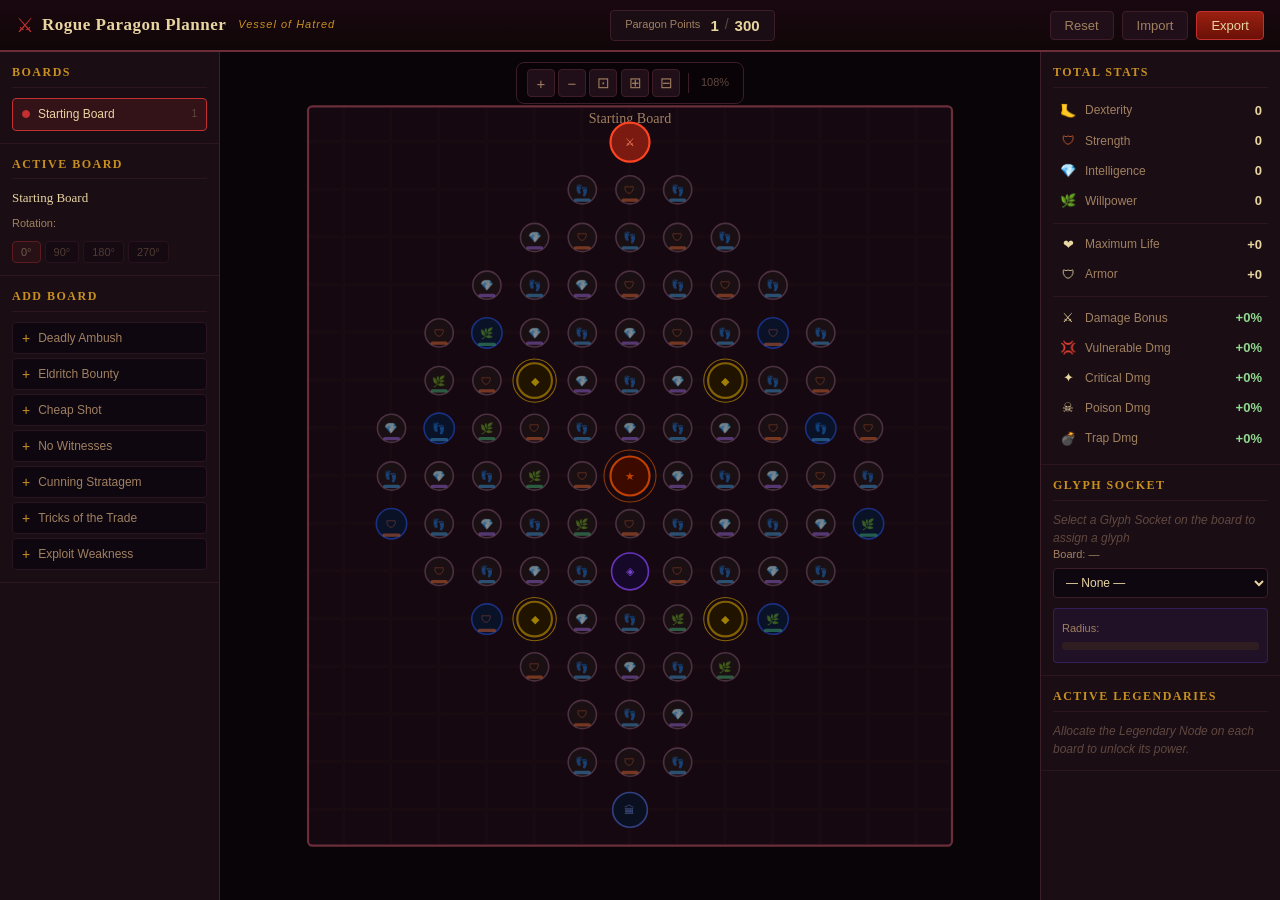
==== index.html @ 73deba08 "Add D4 Rogue Paragon Board Planner (Vessel of Hatred) Complete single-page web application with: - 8" ====
<!DOCTYPE html>
<html lang="en">
<head>
  <meta charset="UTF-8">
  <meta name="viewport" content="width=device-width, initial-scale=1.0">
  <title>D4 Rogue Paragon Planner — Vessel of Hatred</title>
  <link rel="stylesheet" href="style.css">
</head>
<body>
  <div id="app">
    <!-- Header -->
    <header id="header">
      <div class="header-left">
        <div class="logo">
          <span class="logo-icon">⚔</span>
          <span class="logo-text">Rogue Paragon Planner</span>
          <span class="logo-sub">Vessel of Hatred</span>
        </div>
      </div>
      <div class="header-center">
        <div class="paragon-counter">
          <span class="counter-label">Paragon Points</span>
          <span id="points-used" class="counter-value">0</span>
          <span class="counter-sep">/</span>
          <span id="points-total" class="counter-value">300</span>
        </div>
      </div>
      <div class="header-right">
        <button class="btn btn-secondary" id="btn-reset" title="Reset all nodes">Reset</button>
        <button class="btn btn-secondary" id="btn-import" title="Import build">Import</button>
        <button class="btn btn-primary" id="btn-export" title="Export build">Export</button>
      </div>
    </header>

    <div id="main-layout">
      <!-- Left Sidebar: Board List -->
      <aside id="sidebar-left">
        <div class="sidebar-section">
          <h3 class="sidebar-title">Boards</h3>
          <div id="board-list" class="board-list"></div>
        </div>

        <div class="sidebar-section">
          <h3 class="sidebar-title">Active Board</h3>
          <div id="active-board-info">
            <div class="board-info-name" id="info-board-name">Starting Board</div>
            <div class="board-rotation-controls">
              <span class="info-label">Rotation:</span>
              <div class="rotation-btns" id="rotation-btns">
                <button class="rot-btn active" data-rotation="0">0°</button>
                <button class="rot-btn" data-rotation="90">90°</button>
                <button class="rot-btn" data-rotation="180">180°</button>
                <button class="rot-btn" data-rotation="270">270°</button>
              </div>
            </div>
          </div>
        </div>

        <div class="sidebar-section">
          <h3 class="sidebar-title">Add Board</h3>
          <div id="available-boards" class="available-boards"></div>
        </div>
      </aside>

      <!-- Center: Canvas -->
      <main id="canvas-container">
        <div id="canvas-toolbar">
          <div class="toolbar-group">
            <button class="tool-btn" id="btn-zoom-in" title="Zoom In">+</button>
            <button class="tool-btn" id="btn-zoom-out" title="Zoom Out">−</button>
            <button class="tool-btn" id="btn-zoom-fit" title="Fit to Screen">⊡</button>
          </div>
          <div class="toolbar-group">
            <button class="tool-btn" id="btn-view-single" title="Single board view" data-view="single">⊞</button>
            <button class="tool-btn" id="btn-view-all" title="All boards view" data-view="all">⊟</button>
          </div>
          <div class="toolbar-separator"></div>
          <span id="zoom-label" class="zoom-label">100%</span>
        </div>

        <div id="svg-wrapper">
          <svg id="paragon-canvas" xmlns="http://www.w3.org/2000/svg">
            <defs>
              <filter id="glow-legendary">
                <feGaussianBlur stdDeviation="4" result="coloredBlur"/>
                <feMerge><feMergeNode in="coloredBlur"/><feMergeNode in="SourceGraphic"/></feMerge>
              </filter>
              <filter id="glow-rare">
                <feGaussianBlur stdDeviation="2.5" result="coloredBlur"/>
                <feMerge><feMergeNode in="coloredBlur"/><feMergeNode in="SourceGraphic"/></feMerge>
              </filter>
              <filter id="glow-magic">
                <feGaussianBlur stdDeviation="2" result="coloredBlur"/>
                <feMerge><feMergeNode in="coloredBlur"/><feMergeNode in="SourceGraphic"/></feMerge>
              </filter>
              <filter id="glow-active">
                <feGaussianBlur stdDeviation="3" result="coloredBlur"/>
                <feMerge><feMergeNode in="coloredBlur"/><feMergeNode in="SourceGraphic"/></feMerge>
              </filter>
              <radialGradient id="grad-legendary" cx="50%" cy="50%" r="50%">
                <stop offset="0%" style="stop-color:#ff8c00;stop-opacity:1"/>
                <stop offset="60%" style="stop-color:#c43c00;stop-opacity:1"/>
                <stop offset="100%" style="stop-color:#6b1f00;stop-opacity:1"/>
              </radialGradient>
              <radialGradient id="grad-rare" cx="50%" cy="50%" r="50%">
                <stop offset="0%" style="stop-color:#ffd700;stop-opacity:1"/>
                <stop offset="60%" style="stop-color:#b8860b;stop-opacity:1"/>
                <stop offset="100%" style="stop-color:#4a3000;stop-opacity:1"/>
              </radialGradient>
              <radialGradient id="grad-magic" cx="50%" cy="50%" r="50%">
                <stop offset="0%" style="stop-color:#4090ff;stop-opacity:1"/>
                <stop offset="60%" style="stop-color:#1040a0;stop-opacity:1"/>
                <stop offset="100%" style="stop-color:#051030;stop-opacity:1"/>
              </radialGradient>
              <radialGradient id="grad-glyph" cx="50%" cy="50%" r="50%">
                <stop offset="0%" style="stop-color:#9966ff;stop-opacity:1"/>
                <stop offset="60%" style="stop-color:#4422aa;stop-opacity:1"/>
                <stop offset="100%" style="stop-color:#1a0a3a;stop-opacity:1"/>
              </radialGradient>
              <radialGradient id="grad-normal" cx="50%" cy="50%" r="50%">
                <stop offset="0%" style="stop-color:#3a3a3a;stop-opacity:1"/>
                <stop offset="100%" style="stop-color:#1a1a1a;stop-opacity:1"/>
              </radialGradient>
              <radialGradient id="grad-gate" cx="50%" cy="50%" r="50%">
                <stop offset="0%" style="stop-color:#2a3060;stop-opacity:1"/>
                <stop offset="100%" style="stop-color:#0a0a1a;stop-opacity:1"/>
              </radialGradient>
              <pattern id="board-bg-pattern" patternUnits="userSpaceOnUse" width="44" height="44">
                <rect width="44" height="44" fill="#12050a"/>
                <rect width="43" height="43" fill="#160810" stroke="#1e0d14" stroke-width="1"/>
              </pattern>
            </defs>
            <g id="canvas-root">
              <g id="connections-layer"></g>
              <g id="boards-layer"></g>
              <g id="glyph-radius-layer"></g>
            </g>
          </svg>
        </div>

        <!-- Tooltip -->
        <div id="node-tooltip" class="tooltip hidden">
          <div class="tooltip-header">
            <span class="tooltip-name"></span>
            <span class="tooltip-type"></span>
          </div>
          <div class="tooltip-body">
            <div class="tooltip-stat"></div>
            <div class="tooltip-effect"></div>
          </div>
          <div class="tooltip-footer">
            <span class="tooltip-hint"></span>
          </div>
        </div>
      </main>

      <!-- Right Sidebar: Stats & Glyph -->
      <aside id="sidebar-right">
        <!-- Stats Panel -->
        <div class="sidebar-section">
          <h3 class="sidebar-title">Total Stats</h3>
          <div id="stats-panel" class="stats-panel">
            <div class="stat-row" data-stat="dexterity">
              <span class="stat-icon stat-dex">🦶</span>
              <span class="stat-name">Dexterity</span>
              <span class="stat-value" id="stat-dexterity">0</span>
            </div>
            <div class="stat-row" data-stat="strength">
              <span class="stat-icon stat-str">🛡</span>
              <span class="stat-name">Strength</span>
              <span class="stat-value" id="stat-strength">0</span>
            </div>
            <div class="stat-row" data-stat="intelligence">
              <span class="stat-icon stat-int">💎</span>
              <span class="stat-name">Intelligence</span>
              <span class="stat-value" id="stat-intelligence">0</span>
            </div>
            <div class="stat-row" data-stat="willpower">
              <span class="stat-icon stat-wil">🌿</span>
              <span class="stat-name">Willpower</span>
              <span class="stat-value" id="stat-willpower">0</span>
            </div>
            <div class="stat-divider"></div>
            <div class="stat-row">
              <span class="stat-icon">❤</span>
              <span class="stat-name">Maximum Life</span>
              <span class="stat-value" id="stat-life">0</span>
            </div>
            <div class="stat-row">
              <span class="stat-icon">🛡</span>
              <span class="stat-name">Armor</span>
              <span class="stat-value" id="stat-armor">0</span>
            </div>
            <div class="stat-divider"></div>
            <div class="stat-row bonus">
              <span class="stat-icon">⚔</span>
              <span class="stat-name">Damage Bonus</span>
              <span class="stat-value" id="stat-damage">0%</span>
            </div>
            <div class="stat-row bonus">
              <span class="stat-icon">💢</span>
              <span class="stat-name">Vulnerable Dmg</span>
              <span class="stat-value" id="stat-vulnerable">0%</span>
            </div>
            <div class="stat-row bonus">
              <span class="stat-icon">✦</span>
              <span class="stat-name">Critical Dmg</span>
              <span class="stat-value" id="stat-critdmg">0%</span>
            </div>
            <div class="stat-row bonus">
              <span class="stat-icon">☠</span>
              <span class="stat-name">Poison Dmg</span>
              <span class="stat-value" id="stat-poison">0%</span>
            </div>
            <div class="stat-row bonus">
              <span class="stat-icon">💣</span>
              <span class="stat-name">Trap Dmg</span>
              <span class="stat-value" id="stat-trap">0%</span>
            </div>
          </div>
        </div>

        <!-- Glyph Panel -->
        <div class="sidebar-section" id="glyph-panel">
          <h3 class="sidebar-title">Glyph Socket</h3>
          <div id="glyph-selector-wrapper">
            <div id="no-glyph-msg" class="glyph-empty-msg">
              Select a Glyph Socket on the board to assign a glyph
            </div>
            <div id="glyph-controls" class="hidden">
              <div class="glyph-current">
                <div class="glyph-board-name" id="glyph-board-label">Board: —</div>
                <select id="glyph-select" class="glyph-select">
                  <option value="">— None —</option>
                </select>
              </div>
              <div id="glyph-info" class="glyph-info hidden">
                <div class="glyph-name" id="glyph-info-name"></div>
                <div class="glyph-radius-row">
                  <span>Radius: </span>
                  <span id="glyph-info-radius" class="glyph-radius-value"></span>
                </div>
                <div class="glyph-desc" id="glyph-info-desc"></div>
                <div class="glyph-bonus" id="glyph-info-bonus"></div>
                <div class="glyph-req" id="glyph-info-req"></div>
              </div>
            </div>
          </div>
        </div>

        <!-- Legendary Effects -->
        <div class="sidebar-section" id="legendary-panel">
          <h3 class="sidebar-title">Active Legendaries</h3>
          <div id="legendary-list" class="legendary-list">
            <div class="empty-msg">Allocate the Legendary Node on each board to unlock its power.</div>
          </div>
        </div>
      </aside>
    </div>
  </div>

  <!-- Modals -->
  <div id="modal-overlay" class="modal-overlay hidden">
    <!-- Export Modal -->
    <div id="modal-export" class="modal hidden">
      <div class="modal-header">
        <h2>Export Build</h2>
        <button class="modal-close" data-modal="export">✕</button>
      </div>
      <div class="modal-body">
        <div class="modal-section">
          <label class="modal-label">Share Code</label>
          <div class="share-code-row">
            <input type="text" id="share-code-input" class="share-code-input" readonly>
            <button class="btn btn-secondary" id="btn-copy-code">Copy</button>
          </div>
        </div>
        <div class="modal-section">
          <label class="modal-label">JSON Data</label>
          <textarea id="export-json" class="export-json" readonly></textarea>
          <button class="btn btn-secondary" id="btn-copy-json">Copy JSON</button>
        </div>
      </div>
    </div>

    <!-- Import Modal -->
    <div id="modal-import" class="modal hidden">
      <div class="modal-header">
        <h2>Import Build</h2>
        <button class="modal-close" data-modal="import">✕</button>
      </div>
      <div class="modal-body">
        <div class="modal-section">
          <label class="modal-label">Paste Share Code</label>
          <div class="share-code-row">
            <input type="text" id="import-code-input" class="share-code-input" placeholder="Paste code here...">
            <button class="btn btn-primary" id="btn-import-code">Load</button>
          </div>
        </div>
        <div class="modal-section">
          <label class="modal-label">Or paste JSON</label>
          <textarea id="import-json" class="export-json" placeholder="Paste JSON here..."></textarea>
          <button class="btn btn-primary" id="btn-import-json">Import JSON</button>
        </div>
        <div id="import-error" class="import-error hidden"></div>
      </div>
    </div>

    <!-- Glyph Select Modal (mobile) -->
    <div id="modal-glyph" class="modal hidden">
      <div class="modal-header">
        <h2>Select Glyph</h2>
        <button class="modal-close" data-modal="glyph">✕</button>
      </div>
      <div class="modal-body">
        <div id="modal-glyph-list" class="modal-glyph-list"></div>
      </div>
    </div>
  </div>

  <script src="app.js"></script>
</body>
</html>
---- style.css ----
/* === D4 Rogue Paragon Planner — Dark Theme === */

:root {
  --bg-darkest:    #080407;
  --bg-dark:       #100810;
  --bg-board:      #14090e;
  --bg-panel:      #1a0d14;
  --bg-panel-2:    #200f18;
  --bg-input:      #0e0710;

  --border-subtle: #2a1520;
  --border-mid:    #3d1e28;
  --border-strong: #6b2d3a;

  --text-primary:   #e8d5a0;
  --text-secondary: #a08060;
  --text-muted:     #604840;
  --text-disabled:  #3a2820;

  --accent-red:    #c43030;
  --accent-gold:   #c89020;
  --accent-orange: #e06020;

  --node-normal-fill:    #1e1218;
  --node-normal-stroke:  #4a3040;
  --node-normal-active:  #2a1a22;
  --node-normal-stroke-active: #9a6870;

  --node-magic-fill:    #0d1a30;
  --node-magic-stroke:  #2040a0;
  --node-magic-active:  #182a4a;
  --node-magic-stroke-active: #4080e0;

  --node-rare-fill:    #2a1a00;
  --node-rare-stroke:  #a06000;
  --node-rare-active:  #3a2a00;
  --node-rare-stroke-active: #ffd700;

  --node-legendary-fill:   #3d1200;
  --node-legendary-stroke: #c43000;

  --node-glyph-fill:   #1a0a30;
  --node-glyph-stroke: #7744cc;

  --node-gate-fill:    #0a1020;
  --node-gate-stroke:  #304080;

  --connection-active: #c43030;
  --connection-inactive: #2a1520;

  --stat-dex: #3a90d0;
  --stat-str: #d06030;
  --stat-int: #9060d0;
  --stat-wil: #40a870;

  --font-main: 'Georgia', 'Times New Roman', serif;
  --font-ui:   'Segoe UI', 'Helvetica Neue', Arial, sans-serif;

  --radius-sm: 4px;
  --radius-md: 8px;
  --radius-lg: 12px;

  --transition: 0.15s ease;
}

/* === Reset & Base === */
*, *::before, *::after { box-sizing: border-box; margin: 0; padding: 0; }

html, body {
  height: 100%;
  width: 100%;
  overflow: hidden;
  background: var(--bg-darkest);
  color: var(--text-primary);
  font-family: var(--font-ui);
  font-size: 14px;
  line-height: 1.4;
  -webkit-font-smoothing: antialiased;
}

/* === Scrollbar === */
::-webkit-scrollbar { width: 6px; height: 6px; }
::-webkit-scrollbar-track { background: var(--bg-dark); }
::-webkit-scrollbar-thumb { background: var(--border-strong); border-radius: 3px; }
::-webkit-scrollbar-thumb:hover { background: var(--accent-red); }

/* === App Layout === */
#app {
  display: flex;
  flex-direction: column;
  height: 100vh;
  width: 100vw;
}

/* === Header === */
#header {
  display: flex;
  align-items: center;
  justify-content: space-between;
  padding: 0 16px;
  height: 52px;
  background: linear-gradient(180deg, #1a0810 0%, #100608 100%);
  border-bottom: 2px solid var(--border-strong);
  flex-shrink: 0;
  z-index: 10;
}

.header-left { display: flex; align-items: center; }
.header-center { display: flex; align-items: center; justify-content: center; }
.header-right { display: flex; align-items: center; gap: 8px; }

.logo {
  display: flex;
  align-items: center;
  gap: 8px;
  user-select: none;
}
.logo-icon { font-size: 20px; color: var(--accent-red); }
.logo-text {
  font-family: var(--font-main);
  font-size: 17px;
  font-weight: bold;
  color: var(--text-primary);
  letter-spacing: 0.5px;
}
.logo-sub {
  font-size: 11px;
  color: var(--accent-gold);
  font-style: italic;
  letter-spacing: 1px;
  margin-left: 4px;
}

.paragon-counter {
  display: flex;
  align-items: center;
  gap: 4px;
  padding: 4px 14px;
  background: var(--bg-panel);
  border: 1px solid var(--border-mid);
  border-radius: var(--radius-sm);
}
.counter-label { font-size: 11px; color: var(--text-secondary); margin-right: 6px; }
.counter-value { font-size: 15px; font-weight: bold; color: var(--text-primary); }
.counter-sep { color: var(--text-muted); margin: 0 2px; }

/* === Buttons === */
.btn {
  padding: 6px 14px;
  border: 1px solid transparent;
  border-radius: var(--radius-sm);
  font-size: 13px;
  font-family: var(--font-ui);
  cursor: pointer;
  transition: all var(--transition);
  white-space: nowrap;
}
.btn-primary {
  background: linear-gradient(180deg, #9a2010, #6b1008);
  border-color: #c43030;
  color: var(--text-primary);
}
.btn-primary:hover {
  background: linear-gradient(180deg, #c43010, #9a1808);
  border-color: #e04040;
  box-shadow: 0 0 8px rgba(196,48,48,0.4);
}
.btn-secondary {
  background: var(--bg-panel-2);
  border-color: var(--border-mid);
  color: var(--text-secondary);
}
.btn-secondary:hover {
  background: var(--bg-panel);
  border-color: var(--border-strong);
  color: var(--text-primary);
}

/* === Main Layout === */
#main-layout {
  display: flex;
  flex: 1;
  overflow: hidden;
  min-height: 0;
}

/* === Sidebars === */
aside {
  width: 220px;
  flex-shrink: 0;
  background: var(--bg-panel);
  border-color: var(--border-mid);
  overflow-y: auto;
  overflow-x: hidden;
  display: flex;
  flex-direction: column;
}
#sidebar-left { border-right: 1px solid var(--border-mid); }
#sidebar-right { border-left: 1px solid var(--border-mid); width: 240px; }

.sidebar-section {
  padding: 12px;
  border-bottom: 1px solid var(--border-subtle);
}
.sidebar-title {
  font-family: var(--font-main);
  font-size: 12px;
  letter-spacing: 1.5px;
  text-transform: uppercase;
  color: var(--accent-gold);
  margin-bottom: 10px;
  padding-bottom: 6px;
  border-bottom: 1px solid var(--border-subtle);
}

/* === Board List === */
.board-list { display: flex; flex-direction: column; gap: 4px; }

.board-item {
  display: flex;
  align-items: center;
  gap: 8px;
  padding: 7px 9px;
  border-radius: var(--radius-sm);
  cursor: pointer;
  border: 1px solid transparent;
  transition: all var(--transition);
  position: relative;
}
.board-item:hover { background: var(--bg-panel-2); border-color: var(--border-subtle); }
.board-item.active {
  background: rgba(196,48,48,0.15);
  border-color: var(--accent-red);
}
.board-item.active .board-item-name { color: var(--text-primary); }
.board-item-dot {
  width: 8px; height: 8px;
  border-radius: 50%;
  border: 1px solid var(--border-strong);
  flex-shrink: 0;
}
.board-item.active .board-item-dot { background: var(--accent-red); border-color: var(--accent-red); }
.board-item-name { font-size: 12px; color: var(--text-secondary); flex: 1; }
.board-item-nodes { font-size: 10px; color: var(--text-muted); }

/* === Board Info / Rotation === */
.board-info-name {
  font-size: 13px;
  font-family: var(--font-main);
  color: var(--text-primary);
  margin-bottom: 8px;
}
.board-rotation-controls { display: flex; flex-direction: column; gap: 6px; }
.info-label { font-size: 11px; color: var(--text-secondary); }
.rotation-btns { display: flex; gap: 4px; flex-wrap: wrap; margin-top: 4px; }
.rot-btn {
  padding: 4px 8px;
  font-size: 11px;
  background: var(--bg-input);
  border: 1px solid var(--border-mid);
  border-radius: var(--radius-sm);
  color: var(--text-secondary);
  cursor: pointer;
  transition: all var(--transition);
}
.rot-btn:hover { border-color: var(--border-strong); color: var(--text-primary); }
.rot-btn.active { background: rgba(196,48,48,0.2); border-color: var(--accent-red); color: var(--text-primary); }

/* === Available Boards === */
.available-boards { display: flex; flex-direction: column; gap: 4px; }
.avail-board-btn {
  padding: 7px 9px;
  background: var(--bg-input);
  border: 1px solid var(--border-subtle);
  border-radius: var(--radius-sm);
  color: var(--text-secondary);
  font-size: 12px;
  cursor: pointer;
  text-align: left;
  transition: all var(--transition);
  display: flex;
  align-items: center;
  gap: 8px;
}
.avail-board-btn:hover { border-color: var(--accent-gold); color: var(--text-primary); }
.avail-board-btn.added { opacity: 0.4; cursor: default; }
.avail-board-btn .add-icon { font-size: 14px; color: var(--accent-gold); }
.avail-board-btn.added .add-icon { color: var(--text-muted); }

/* === Canvas Area === */
#canvas-container {
  flex: 1;
  min-width: 0;
  position: relative;
  background: var(--bg-darkest);
  overflow: hidden;
}

#canvas-toolbar {
  position: absolute;
  top: 10px;
  left: 50%;
  transform: translateX(-50%);
  display: flex;
  align-items: center;
  gap: 4px;
  padding: 6px 10px;
  background: rgba(10,4,8,0.9);
  border: 1px solid var(--border-mid);
  border-radius: var(--radius-md);
  z-index: 5;
  backdrop-filter: blur(4px);
}
.toolbar-group { display: flex; gap: 3px; }
.toolbar-separator { width: 1px; height: 20px; background: var(--border-mid); margin: 0 4px; }

.tool-btn {
  width: 28px; height: 28px;
  display: flex; align-items: center; justify-content: center;
  background: var(--bg-panel-2);
  border: 1px solid var(--border-mid);
  border-radius: var(--radius-sm);
  color: var(--text-secondary);
  cursor: pointer;
  font-size: 15px;
  transition: all var(--transition);
}
.tool-btn:hover { border-color: var(--accent-red); color: var(--text-primary); }
.tool-btn.active { background: rgba(196,48,48,0.2); border-color: var(--accent-red); }
.zoom-label { font-size: 11px; color: var(--text-muted); min-width: 36px; text-align: center; }

#svg-wrapper {
  width: 100%;
  height: 100%;
  cursor: grab;
  user-select: none;
}
#svg-wrapper.dragging { cursor: grabbing; }
#paragon-canvas { width: 100%; height: 100%; }

/* === Tooltip === */
.tooltip {
  position: absolute;
  z-index: 100;
  pointer-events: none;
  background: linear-gradient(160deg, #1a0d14 0%, #100810 100%);
  border: 1px solid var(--border-strong);
  border-radius: var(--radius-md);
  padding: 10px 12px;
  min-width: 180px;
  max-width: 260px;
  box-shadow: 0 4px 20px rgba(0,0,0,0.8), 0 0 8px rgba(196,48,48,0.2);
}
.tooltip.hidden { display: none; }

.tooltip-header {
  display: flex;
  align-items: center;
  justify-content: space-between;
  margin-bottom: 6px;
  padding-bottom: 6px;
  border-bottom: 1px solid var(--border-subtle);
}
.tooltip-name { font-family: var(--font-main); font-size: 13px; color: var(--text-primary); font-weight: bold; }
.tooltip-type { font-size: 10px; padding: 2px 6px; border-radius: 3px; }
.tooltip-type.legendary { background: rgba(196,60,0,0.3); color: #ff8c00; border: 1px solid rgba(196,60,0,0.5); }
.tooltip-type.rare { background: rgba(180,140,0,0.3); color: #ffd700; border: 1px solid rgba(180,140,0,0.5); }
.tooltip-type.magic { background: rgba(32,64,160,0.3); color: #80b4ff; border: 1px solid rgba(32,64,160,0.5); }
.tooltip-type.normal { background: rgba(80,60,80,0.3); color: #a090a0; border: 1px solid rgba(80,60,80,0.5); }
.tooltip-type.glyph { background: rgba(100,60,200,0.3); color: #bb88ff; border: 1px solid rgba(100,60,200,0.5); }
.tooltip-type.gate { background: rgba(40,60,120,0.3); color: #8090d0; border: 1px solid rgba(40,60,120,0.5); }

.tooltip-stat {
  font-size: 13px;
  color: var(--accent-gold);
  margin-bottom: 4px;
  font-weight: bold;
}
.tooltip-effect { font-size: 12px; color: var(--text-secondary); line-height: 1.5; }
.tooltip-footer { margin-top: 6px; padding-top: 6px; border-top: 1px solid var(--border-subtle); }
.tooltip-hint { font-size: 10px; color: var(--text-muted); font-style: italic; }

/* === Stats Panel === */
.stats-panel { display: flex; flex-direction: column; gap: 4px; }
.stat-row {
  display: flex;
  align-items: center;
  gap: 8px;
  padding: 4px 6px;
  border-radius: var(--radius-sm);
  transition: background var(--transition);
}
.stat-row:hover { background: var(--bg-panel-2); }
.stat-icon { width: 18px; text-align: center; font-size: 13px; flex-shrink: 0; }
.stat-dex { color: var(--stat-dex); }
.stat-str { color: var(--stat-str); }
.stat-int { color: var(--stat-int); }
.stat-wil { color: var(--stat-wil); }
.stat-name { flex: 1; font-size: 12px; color: var(--text-secondary); }
.stat-value { font-size: 13px; font-weight: bold; color: var(--text-primary); min-width: 40px; text-align: right; }
.stat-row.bonus .stat-value { color: #90d890; }
.stat-divider { height: 1px; background: var(--border-subtle); margin: 4px 0; }

/* === Glyph Panel === */
.glyph-empty-msg { font-size: 12px; color: var(--text-muted); font-style: italic; line-height: 1.5; }
.glyph-board-name { font-size: 11px; color: var(--text-secondary); margin-bottom: 6px; }
.glyph-select {
  width: 100%;
  padding: 6px 8px;
  background: var(--bg-input);
  border: 1px solid var(--border-mid);
  border-radius: var(--radius-sm);
  color: var(--text-primary);
  font-size: 12px;
  cursor: pointer;
}
.glyph-select:focus { outline: none; border-color: var(--node-glyph-stroke); }
.glyph-select option { background: #1a0d14; }

.glyph-info {
  margin-top: 10px;
  padding: 8px;
  background: rgba(100,60,200,0.1);
  border: 1px solid rgba(100,60,200,0.3);
  border-radius: var(--radius-sm);
}
.glyph-name { font-family: var(--font-main); font-size: 13px; color: #bb88ff; margin-bottom: 4px; }
.glyph-radius-row { font-size: 11px; color: var(--text-secondary); margin-bottom: 6px; }
.glyph-radius-value { color: #bb88ff; font-weight: bold; }
.glyph-desc { font-size: 12px; color: var(--text-secondary); line-height: 1.5; margin-bottom: 6px; }
.glyph-bonus {
  font-size: 11px;
  color: var(--accent-gold);
  padding: 4px 6px;
  background: rgba(180,140,0,0.1);
  border-radius: 3px;
  margin-bottom: 4px;
  line-height: 1.4;
}
.glyph-req { font-size: 11px; color: var(--text-muted); font-style: italic; }
.glyph-req.met { color: #60c860; }
.glyph-req.unmet { color: #c84040; }

/* === Legendary Panel === */
.legendary-list { display: flex; flex-direction: column; gap: 8px; }
.empty-msg { font-size: 12px; color: var(--text-muted); font-style: italic; line-height: 1.5; }
.legendary-item {
  padding: 8px;
  background: rgba(196,60,0,0.1);
  border: 1px solid rgba(196,60,0,0.3);
  border-radius: var(--radius-sm);
}
.legendary-item-name { font-family: var(--font-main); font-size: 12px; color: #ff8c00; margin-bottom: 3px; }
.legendary-item-board { font-size: 10px; color: var(--text-muted); margin-bottom: 4px; }
.legendary-item-desc { font-size: 11px; color: var(--text-secondary); line-height: 1.4; }

/* === Modal === */
.modal-overlay {
  position: fixed;
  inset: 0;
  background: rgba(0,0,0,0.8);
  z-index: 200;
  display: flex;
  align-items: center;
  justify-content: center;
  backdrop-filter: blur(4px);
}
.modal-overlay.hidden { display: none; }

.modal {
  background: linear-gradient(160deg, #1a0d14 0%, #100810 100%);
  border: 1px solid var(--border-strong);
  border-radius: var(--radius-lg);
  padding: 0;
  width: 500px;
  max-width: 90vw;
  max-height: 80vh;
  overflow-y: auto;
  box-shadow: 0 8px 40px rgba(0,0,0,0.9), 0 0 20px rgba(196,48,48,0.2);
}
.modal.hidden { display: none; }

.modal-header {
  display: flex;
  align-items: center;
  justify-content: space-between;
  padding: 14px 18px;
  border-bottom: 1px solid var(--border-mid);
}
.modal-header h2 { font-family: var(--font-main); font-size: 16px; color: var(--text-primary); }
.modal-close {
  background: none;
  border: none;
  color: var(--text-muted);
  font-size: 16px;
  cursor: pointer;
  padding: 4px 8px;
  border-radius: var(--radius-sm);
  transition: all var(--transition);
}
.modal-close:hover { color: var(--accent-red); background: rgba(196,48,48,0.1); }

.modal-body { padding: 16px 18px; display: flex; flex-direction: column; gap: 14px; }
.modal-section { display: flex; flex-direction: column; gap: 6px; }
.modal-label { font-size: 11px; color: var(--text-secondary); letter-spacing: 0.5px; text-transform: uppercase; }

.share-code-row { display: flex; gap: 8px; }
.share-code-input {
  flex: 1;
  padding: 7px 10px;
  background: var(--bg-input);
  border: 1px solid var(--border-mid);
  border-radius: var(--radius-sm);
  color: var(--text-primary);
  font-family: monospace;
  font-size: 12px;
}
.share-code-input:focus { outline: none; border-color: var(--accent-red); }
.export-json {
  width: 100%;
  height: 160px;
  padding: 8px;
  background: var(--bg-input);
  border: 1px solid var(--border-mid);
  border-radius: var(--radius-sm);
  color: var(--text-secondary);
  font-family: monospace;
  font-size: 11px;
  resize: vertical;
}
.export-json:focus { outline: none; border-color: var(--accent-red); }
.import-error {
  padding: 8px 10px;
  background: rgba(200,40,40,0.15);
  border: 1px solid rgba(200,40,40,0.4);
  border-radius: var(--radius-sm);
  color: #ff8080;
  font-size: 12px;
}
.import-error.hidden { display: none; }

.modal-glyph-list {
  display: grid;
  grid-template-columns: 1fr 1fr;
  gap: 8px;
}
.modal-glyph-item {
  padding: 10px;
  background: rgba(100,60,200,0.1);
  border: 1px solid rgba(100,60,200,0.3);
  border-radius: var(--radius-sm);
  cursor: pointer;
  transition: all var(--transition);
}
.modal-glyph-item:hover { border-color: rgba(150,90,250,0.6); background: rgba(100,60,200,0.2); }

/* === SVG Nodes (via JS classes on SVG elements) === */
.node-normal circle { transition: all 0.1s ease; }
.node-normal:hover circle { filter: brightness(1.4); }

/* === Glyph Radius Display === */
.glyph-radius-hex { opacity: 0.15; pointer-events: none; }

/* === Node active connections === */
.connection-line { stroke: var(--connection-active); stroke-width: 3; opacity: 0.7; }
.connection-line-inactive { stroke: var(--connection-inactive); stroke-width: 2; opacity: 0.3; }

/* === Board labels === */
.board-label {
  font-family: var(--font-main);
  font-size: 13px;
  fill: var(--text-secondary);
  text-anchor: middle;
  pointer-events: none;
}

/* === Responsive === */
@media (max-width: 900px) {
  #sidebar-left { width: 180px; }
  #sidebar-right { width: 200px; }
  .logo-sub { display: none; }
}

@media (max-width: 680px) {
  #sidebar-left { display: none; }
  #sidebar-right { width: 180px; }
  #header { padding: 0 10px; }
  .logo-text { font-size: 14px; }
  .paragon-counter { display: none; }
}

@media (max-width: 480px) {
  #sidebar-right { display: none; }
  #canvas-toolbar { top: 6px; }
}

/* === Animations === */
@keyframes pulse-legendary {
  0%, 100% { opacity: 1; }
  50% { opacity: 0.7; }
}
@keyframes glow-in {
  from { filter: brightness(0.5); }
  to { filter: brightness(1); }
}

.node-activated {
  animation: glow-in 0.2s ease forwards;
}

/* === Node type indicator icons in SVG (text) === */
.node-icon {
  pointer-events: none;
  dominant-baseline: central;
  text-anchor: middle;
  font-size: 10px;
}

/* === Board connection lines === */
.board-connector {
  stroke: var(--border-mid);
  stroke-width: 2;
  stroke-dasharray: 4,4;
  opacity: 0.5;
}
.board-connector.active { stroke: var(--accent-red); opacity: 0.8; stroke-dasharray: none; }

/* === Status indicators on board items === */
.board-status {
  width: 6px; height: 6px;
  border-radius: 50%;
  flex-shrink: 0;
}
.board-status.complete { background: #60c860; }
.board-status.partial { background: var(--accent-gold); }
.board-status.empty { background: var(--text-disabled); }
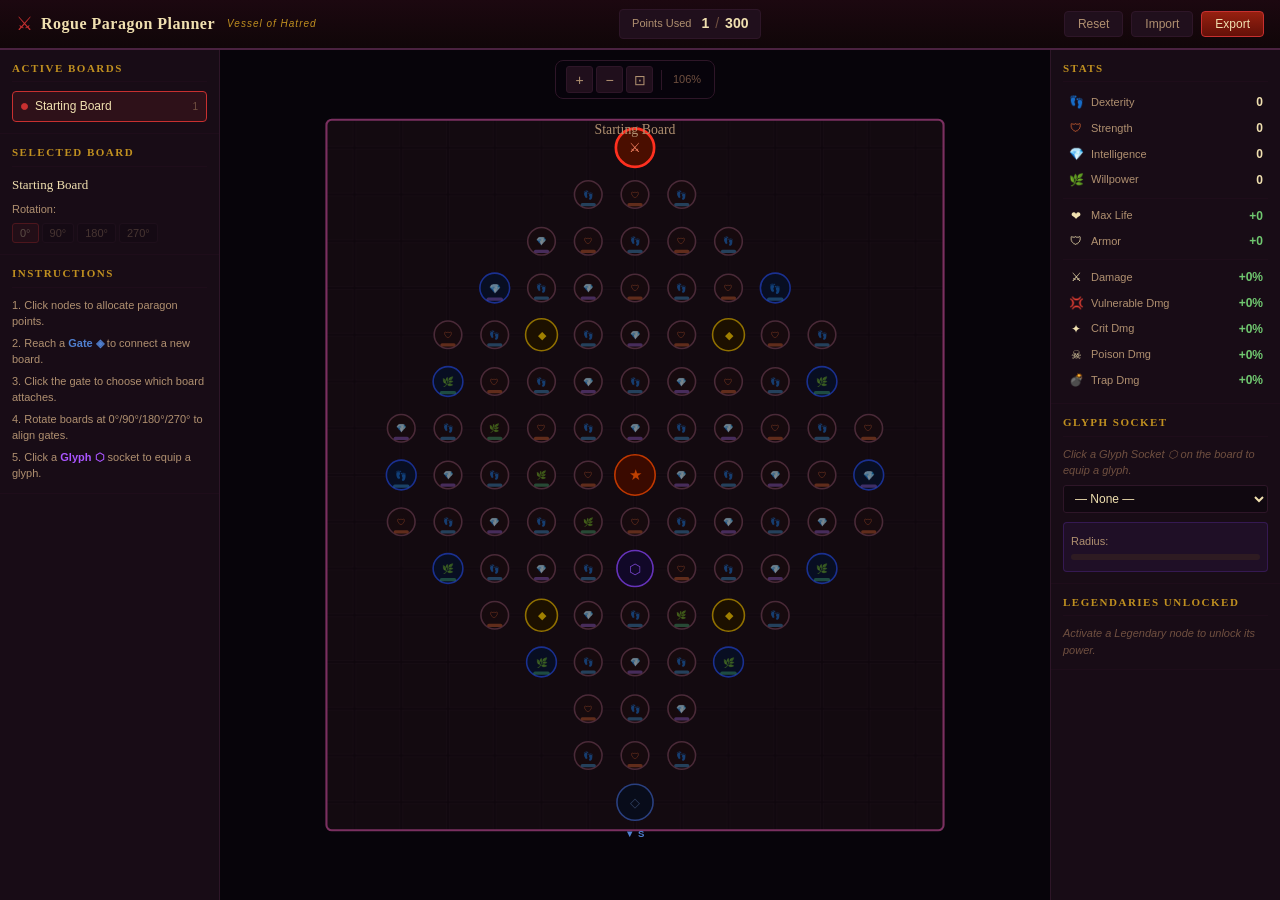
==== commit b55a932f: "Fix board progression, glyph system, node rules, and gate visualization - Implement D4-style gate-ba" ====
--- a/index.html
+++ b/index.html
@@ -2,322 +2,251 @@
 <html lang="en">
 <head>
   <meta charset="UTF-8">
-  <meta name="viewport" content="width=device-width, initial-scale=1.0">
+  <meta name="viewport" content="width=device-width, initial-scale=1.0, maximum-scale=1.0">
   <title>D4 Rogue Paragon Planner — Vessel of Hatred</title>
   <link rel="stylesheet" href="style.css">
 </head>
 <body>
-  <div id="app">
-    <!-- Header -->
-    <header id="header">
-      <div class="header-left">
-        <div class="logo">
-          <span class="logo-icon">⚔</span>
-          <span class="logo-text">Rogue Paragon Planner</span>
-          <span class="logo-sub">Vessel of Hatred</span>
-        </div>
-      </div>
-      <div class="header-center">
-        <div class="paragon-counter">
-          <span class="counter-label">Paragon Points</span>
-          <span id="points-used" class="counter-value">0</span>
-          <span class="counter-sep">/</span>
-          <span id="points-total" class="counter-value">300</span>
-        </div>
-      </div>
-      <div class="header-right">
-        <button class="btn btn-secondary" id="btn-reset" title="Reset all nodes">Reset</button>
-        <button class="btn btn-secondary" id="btn-import" title="Import build">Import</button>
-        <button class="btn btn-primary" id="btn-export" title="Export build">Export</button>
-      </div>
-    </header>
-
-    <div id="main-layout">
-      <!-- Left Sidebar: Board List -->
-      <aside id="sidebar-left">
-        <div class="sidebar-section">
-          <h3 class="sidebar-title">Boards</h3>
-          <div id="board-list" class="board-list"></div>
-        </div>
-
-        <div class="sidebar-section">
-          <h3 class="sidebar-title">Active Board</h3>
-          <div id="active-board-info">
-            <div class="board-info-name" id="info-board-name">Starting Board</div>
-            <div class="board-rotation-controls">
-              <span class="info-label">Rotation:</span>
-              <div class="rotation-btns" id="rotation-btns">
-                <button class="rot-btn active" data-rotation="0">0°</button>
-                <button class="rot-btn" data-rotation="90">90°</button>
-                <button class="rot-btn" data-rotation="180">180°</button>
-                <button class="rot-btn" data-rotation="270">270°</button>
-              </div>
-            </div>
+<div id="app">
+
+  <!-- ── Header ── -->
+  <header id="header">
+    <div class="header-left">
+      <div class="logo">
+        <span class="logo-icon">⚔</span>
+        <span class="logo-text">Rogue Paragon Planner</span>
+        <span class="logo-sub">Vessel of Hatred</span>
+      </div>
+    </div>
+    <div class="header-center">
+      <div class="paragon-counter">
+        <span class="counter-label">Points Used</span>
+        <span id="points-used" class="counter-value">0</span>
+        <span class="counter-sep">/</span>
+        <span id="points-total" class="counter-value">300</span>
+      </div>
+    </div>
+    <div class="header-right">
+      <button class="btn btn-secondary" id="btn-reset">Reset</button>
+      <button class="btn btn-secondary" id="btn-import">Import</button>
+      <button class="btn btn-primary"   id="btn-export">Export</button>
+    </div>
+  </header>
+
+  <div id="main-layout">
+
+    <!-- ── Left Sidebar ── -->
+    <aside id="sidebar-left">
+
+      <div class="sidebar-section">
+        <h3 class="sidebar-title">Active Boards</h3>
+        <div id="board-list"></div>
+      </div>
+
+      <div class="sidebar-section">
+        <h3 class="sidebar-title">Selected Board</h3>
+        <div id="info-board-name" class="board-info-name">Starting Board</div>
+        <div class="rotation-row">
+          <span class="info-label">Rotation:</span>
+          <div id="rotation-btns" class="rotation-btns">
+            <button class="rot-btn active" data-rotation="0">0°</button>
+            <button class="rot-btn" data-rotation="90">90°</button>
+            <button class="rot-btn" data-rotation="180">180°</button>
+            <button class="rot-btn" data-rotation="270">270°</button>
           </div>
         </div>
-
-        <div class="sidebar-section">
-          <h3 class="sidebar-title">Add Board</h3>
-          <div id="available-boards" class="available-boards"></div>
-        </div>
-      </aside>
-
-      <!-- Center: Canvas -->
-      <main id="canvas-container">
-        <div id="canvas-toolbar">
-          <div class="toolbar-group">
-            <button class="tool-btn" id="btn-zoom-in" title="Zoom In">+</button>
-            <button class="tool-btn" id="btn-zoom-out" title="Zoom Out">−</button>
-            <button class="tool-btn" id="btn-zoom-fit" title="Fit to Screen">⊡</button>
+      </div>
+
+      <div class="sidebar-section">
+        <h3 class="sidebar-title">Instructions</h3>
+        <div class="instructions">
+          <p>1. Click nodes to allocate paragon points.</p>
+          <p>2. Reach a <span class="hl-gate">Gate ◈</span> to connect a new board.</p>
+          <p>3. Click the gate to choose which board attaches.</p>
+          <p>4. Rotate boards at 0°/90°/180°/270° to align gates.</p>
+          <p>5. Click a <span class="hl-glyph">Glyph ⬡</span> socket to equip a glyph.</p>
+        </div>
+      </div>
+    </aside>
+
+    <!-- ── Canvas ── -->
+    <main id="canvas-container">
+      <div id="canvas-toolbar">
+        <div class="toolbar-group">
+          <button class="tool-btn" id="btn-zoom-in"  title="Zoom in">+</button>
+          <button class="tool-btn" id="btn-zoom-out" title="Zoom out">−</button>
+          <button class="tool-btn" id="btn-zoom-fit" title="Fit all boards">⊡</button>
+        </div>
+        <span class="toolbar-sep"></span>
+        <span id="zoom-label" class="zoom-label">100%</span>
+      </div>
+
+      <div id="svg-wrapper">
+        <svg id="paragon-canvas" xmlns="http://www.w3.org/2000/svg">
+          <defs>
+            <!-- Glow filters -->
+            <filter id="glow-leg" x="-50%" y="-50%" width="200%" height="200%">
+              <feGaussianBlur stdDeviation="5" result="b"/>
+              <feMerge><feMergeNode in="b"/><feMergeNode in="SourceGraphic"/></feMerge>
+            </filter>
+            <filter id="glow-rare" x="-40%" y="-40%" width="180%" height="180%">
+              <feGaussianBlur stdDeviation="3" result="b"/>
+              <feMerge><feMergeNode in="b"/><feMergeNode in="SourceGraphic"/></feMerge>
+            </filter>
+            <filter id="glow-magic" x="-30%" y="-30%" width="160%" height="160%">
+              <feGaussianBlur stdDeviation="2" result="b"/>
+              <feMerge><feMergeNode in="b"/><feMergeNode in="SourceGraphic"/></feMerge>
+            </filter>
+            <filter id="glow-gate" x="-40%" y="-40%" width="180%" height="180%">
+              <feGaussianBlur stdDeviation="3" result="b"/>
+              <feMerge><feMergeNode in="b"/><feMergeNode in="SourceGraphic"/></feMerge>
+            </filter>
+            <!-- Board background pattern -->
+            <pattern id="board-bg" patternUnits="userSpaceOnUse" width="44" height="44">
+              <rect width="44" height="44" fill="#0e060c"/>
+              <rect x="1" y="1" width="42" height="42" fill="#130a10" stroke="#1c0f18" stroke-width="0.5"/>
+            </pattern>
+          </defs>
+          <g id="canvas-root">
+            <g id="layer-bg"></g>
+            <g id="layer-connectors"></g>
+            <g id="layer-glyph-radius"></g>
+            <g id="layer-connections"></g>
+            <g id="layer-nodes"></g>
+            <g id="layer-labels"></g>
+          </g>
+        </svg>
+      </div>
+
+      <!-- Floating node tooltip -->
+      <div id="tooltip" class="tooltip hidden">
+        <div class="tt-header">
+          <span class="tt-name"></span>
+          <span class="tt-badge"></span>
+        </div>
+        <div class="tt-stat"></div>
+        <div class="tt-effect"></div>
+        <div class="tt-hint"></div>
+      </div>
+    </main>
+
+    <!-- ── Right Sidebar ── -->
+    <aside id="sidebar-right">
+
+      <!-- Stats -->
+      <div class="sidebar-section">
+        <h3 class="sidebar-title">Stats</h3>
+        <div class="stats-panel">
+          <div class="stat-row"><span class="si dex">👣</span><span class="sn">Dexterity</span>    <span id="s-dex" class="sv">0</span></div>
+          <div class="stat-row"><span class="si str">🛡</span><span class="sn">Strength</span>     <span id="s-str" class="sv">0</span></div>
+          <div class="stat-row"><span class="si int">💎</span><span class="sn">Intelligence</span> <span id="s-int" class="sv">0</span></div>
+          <div class="stat-row"><span class="si wil">🌿</span><span class="sn">Willpower</span>    <span id="s-wil" class="sv">0</span></div>
+          <div class="stat-div"></div>
+          <div class="stat-row"><span class="si">❤</span><span class="sn">Max Life</span>          <span id="s-life" class="sv bonus">+0</span></div>
+          <div class="stat-row"><span class="si">🛡</span><span class="sn">Armor</span>             <span id="s-armor" class="sv bonus">+0</span></div>
+          <div class="stat-div"></div>
+          <div class="stat-row"><span class="si">⚔</span><span class="sn">Damage</span>            <span id="s-dmg" class="sv bonus">+0%</span></div>
+          <div class="stat-row"><span class="si">💢</span><span class="sn">Vulnerable Dmg</span>   <span id="s-vuln" class="sv bonus">+0%</span></div>
+          <div class="stat-row"><span class="si">✦</span><span class="sn">Crit Dmg</span>          <span id="s-crit" class="sv bonus">+0%</span></div>
+          <div class="stat-row"><span class="si">☠</span><span class="sn">Poison Dmg</span>        <span id="s-poison" class="sv bonus">+0%</span></div>
+          <div class="stat-row"><span class="si">💣</span><span class="sn">Trap Dmg</span>          <span id="s-trap" class="sv bonus">+0%</span></div>
+        </div>
+      </div>
+
+      <!-- Glyph slot -->
+      <div class="sidebar-section" id="glyph-panel">
+        <h3 class="sidebar-title">Glyph Socket</h3>
+        <div id="glyph-empty-msg" class="dim-msg">Click a Glyph Socket ⬡ on the board to equip a glyph.</div>
+        <div id="glyph-controls" class="hidden">
+          <div class="glyph-board-lbl" id="glyph-board-lbl"></div>
+          <select id="glyph-select" class="glyph-select"></select>
+          <div id="glyph-info-box" class="glyph-info hidden">
+            <div class="gi-name" id="gi-name"></div>
+            <div class="gi-row"><span>Radius:</span><span id="gi-radius" class="gi-val"></span></div>
+            <div class="gi-desc" id="gi-desc"></div>
+            <div class="gi-bonus" id="gi-bonus"></div>
+            <div class="gi-req"   id="gi-req"></div>
           </div>
-          <div class="toolbar-group">
-            <button class="tool-btn" id="btn-view-single" title="Single board view" data-view="single">⊞</button>
-            <button class="tool-btn" id="btn-view-all" title="All boards view" data-view="all">⊟</button>
-          </div>
-          <div class="toolbar-separator"></div>
-          <span id="zoom-label" class="zoom-label">100%</span>
-        </div>
-
-        <div id="svg-wrapper">
-          <svg id="paragon-canvas" xmlns="http://www.w3.org/2000/svg">
-            <defs>
-              <filter id="glow-legendary">
-                <feGaussianBlur stdDeviation="4" result="coloredBlur"/>
-                <feMerge><feMergeNode in="coloredBlur"/><feMergeNode in="SourceGraphic"/></feMerge>
-              </filter>
-              <filter id="glow-rare">
-                <feGaussianBlur stdDeviation="2.5" result="coloredBlur"/>
-                <feMerge><feMergeNode in="coloredBlur"/><feMergeNode in="SourceGraphic"/></feMerge>
-              </filter>
-              <filter id="glow-magic">
-                <feGaussianBlur stdDeviation="2" result="coloredBlur"/>
-                <feMerge><feMergeNode in="coloredBlur"/><feMergeNode in="SourceGraphic"/></feMerge>
-              </filter>
-              <filter id="glow-active">
-                <feGaussianBlur stdDeviation="3" result="coloredBlur"/>
-                <feMerge><feMergeNode in="coloredBlur"/><feMergeNode in="SourceGraphic"/></feMerge>
-              </filter>
-              <radialGradient id="grad-legendary" cx="50%" cy="50%" r="50%">
-                <stop offset="0%" style="stop-color:#ff8c00;stop-opacity:1"/>
-                <stop offset="60%" style="stop-color:#c43c00;stop-opacity:1"/>
-                <stop offset="100%" style="stop-color:#6b1f00;stop-opacity:1"/>
-              </radialGradient>
-              <radialGradient id="grad-rare" cx="50%" cy="50%" r="50%">
-                <stop offset="0%" style="stop-color:#ffd700;stop-opacity:1"/>
-                <stop offset="60%" style="stop-color:#b8860b;stop-opacity:1"/>
-                <stop offset="100%" style="stop-color:#4a3000;stop-opacity:1"/>
-              </radialGradient>
-              <radialGradient id="grad-magic" cx="50%" cy="50%" r="50%">
-                <stop offset="0%" style="stop-color:#4090ff;stop-opacity:1"/>
-                <stop offset="60%" style="stop-color:#1040a0;stop-opacity:1"/>
-                <stop offset="100%" style="stop-color:#051030;stop-opacity:1"/>
-              </radialGradient>
-              <radialGradient id="grad-glyph" cx="50%" cy="50%" r="50%">
-                <stop offset="0%" style="stop-color:#9966ff;stop-opacity:1"/>
-                <stop offset="60%" style="stop-color:#4422aa;stop-opacity:1"/>
-                <stop offset="100%" style="stop-color:#1a0a3a;stop-opacity:1"/>
-              </radialGradient>
-              <radialGradient id="grad-normal" cx="50%" cy="50%" r="50%">
-                <stop offset="0%" style="stop-color:#3a3a3a;stop-opacity:1"/>
-                <stop offset="100%" style="stop-color:#1a1a1a;stop-opacity:1"/>
-              </radialGradient>
-              <radialGradient id="grad-gate" cx="50%" cy="50%" r="50%">
-                <stop offset="0%" style="stop-color:#2a3060;stop-opacity:1"/>
-                <stop offset="100%" style="stop-color:#0a0a1a;stop-opacity:1"/>
-              </radialGradient>
-              <pattern id="board-bg-pattern" patternUnits="userSpaceOnUse" width="44" height="44">
-                <rect width="44" height="44" fill="#12050a"/>
-                <rect width="43" height="43" fill="#160810" stroke="#1e0d14" stroke-width="1"/>
-              </pattern>
-            </defs>
-            <g id="canvas-root">
-              <g id="connections-layer"></g>
-              <g id="boards-layer"></g>
-              <g id="glyph-radius-layer"></g>
-            </g>
-          </svg>
-        </div>
-
-        <!-- Tooltip -->
-        <div id="node-tooltip" class="tooltip hidden">
-          <div class="tooltip-header">
-            <span class="tooltip-name"></span>
-            <span class="tooltip-type"></span>
-          </div>
-          <div class="tooltip-body">
-            <div class="tooltip-stat"></div>
-            <div class="tooltip-effect"></div>
-          </div>
-          <div class="tooltip-footer">
-            <span class="tooltip-hint"></span>
-          </div>
-        </div>
-      </main>
-
-      <!-- Right Sidebar: Stats & Glyph -->
-      <aside id="sidebar-right">
-        <!-- Stats Panel -->
-        <div class="sidebar-section">
-          <h3 class="sidebar-title">Total Stats</h3>
-          <div id="stats-panel" class="stats-panel">
-            <div class="stat-row" data-stat="dexterity">
-              <span class="stat-icon stat-dex">🦶</span>
-              <span class="stat-name">Dexterity</span>
-              <span class="stat-value" id="stat-dexterity">0</span>
-            </div>
-            <div class="stat-row" data-stat="strength">
-              <span class="stat-icon stat-str">🛡</span>
-              <span class="stat-name">Strength</span>
-              <span class="stat-value" id="stat-strength">0</span>
-            </div>
-            <div class="stat-row" data-stat="intelligence">
-              <span class="stat-icon stat-int">💎</span>
-              <span class="stat-name">Intelligence</span>
-              <span class="stat-value" id="stat-intelligence">0</span>
-            </div>
-            <div class="stat-row" data-stat="willpower">
-              <span class="stat-icon stat-wil">🌿</span>
-              <span class="stat-name">Willpower</span>
-              <span class="stat-value" id="stat-willpower">0</span>
-            </div>
-            <div class="stat-divider"></div>
-            <div class="stat-row">
-              <span class="stat-icon">❤</span>
-              <span class="stat-name">Maximum Life</span>
-              <span class="stat-value" id="stat-life">0</span>
-            </div>
-            <div class="stat-row">
-              <span class="stat-icon">🛡</span>
-              <span class="stat-name">Armor</span>
-              <span class="stat-value" id="stat-armor">0</span>
-            </div>
-            <div class="stat-divider"></div>
-            <div class="stat-row bonus">
-              <span class="stat-icon">⚔</span>
-              <span class="stat-name">Damage Bonus</span>
-              <span class="stat-value" id="stat-damage">0%</span>
-            </div>
-            <div class="stat-row bonus">
-              <span class="stat-icon">💢</span>
-              <span class="stat-name">Vulnerable Dmg</span>
-              <span class="stat-value" id="stat-vulnerable">0%</span>
-            </div>
-            <div class="stat-row bonus">
-              <span class="stat-icon">✦</span>
-              <span class="stat-name">Critical Dmg</span>
-              <span class="stat-value" id="stat-critdmg">0%</span>
-            </div>
-            <div class="stat-row bonus">
-              <span class="stat-icon">☠</span>
-              <span class="stat-name">Poison Dmg</span>
-              <span class="stat-value" id="stat-poison">0%</span>
-            </div>
-            <div class="stat-row bonus">
-              <span class="stat-icon">💣</span>
-              <span class="stat-name">Trap Dmg</span>
-              <span class="stat-value" id="stat-trap">0%</span>
-            </div>
-          </div>
-        </div>
-
-        <!-- Glyph Panel -->
-        <div class="sidebar-section" id="glyph-panel">
-          <h3 class="sidebar-title">Glyph Socket</h3>
-          <div id="glyph-selector-wrapper">
-            <div id="no-glyph-msg" class="glyph-empty-msg">
-              Select a Glyph Socket on the board to assign a glyph
-            </div>
-            <div id="glyph-controls" class="hidden">
-              <div class="glyph-current">
-                <div class="glyph-board-name" id="glyph-board-label">Board: —</div>
-                <select id="glyph-select" class="glyph-select">
-                  <option value="">— None —</option>
-                </select>
-              </div>
-              <div id="glyph-info" class="glyph-info hidden">
-                <div class="glyph-name" id="glyph-info-name"></div>
-                <div class="glyph-radius-row">
-                  <span>Radius: </span>
-                  <span id="glyph-info-radius" class="glyph-radius-value"></span>
-                </div>
-                <div class="glyph-desc" id="glyph-info-desc"></div>
-                <div class="glyph-bonus" id="glyph-info-bonus"></div>
-                <div class="glyph-req" id="glyph-info-req"></div>
-              </div>
-            </div>
-          </div>
-        </div>
-
-        <!-- Legendary Effects -->
-        <div class="sidebar-section" id="legendary-panel">
-          <h3 class="sidebar-title">Active Legendaries</h3>
-          <div id="legendary-list" class="legendary-list">
-            <div class="empty-msg">Allocate the Legendary Node on each board to unlock its power.</div>
-          </div>
-        </div>
-      </aside>
-    </div>
-  </div>
-
-  <!-- Modals -->
-  <div id="modal-overlay" class="modal-overlay hidden">
-    <!-- Export Modal -->
-    <div id="modal-export" class="modal hidden">
-      <div class="modal-header">
-        <h2>Export Build</h2>
-        <button class="modal-close" data-modal="export">✕</button>
-      </div>
-      <div class="modal-body">
-        <div class="modal-section">
-          <label class="modal-label">Share Code</label>
-          <div class="share-code-row">
-            <input type="text" id="share-code-input" class="share-code-input" readonly>
-            <button class="btn btn-secondary" id="btn-copy-code">Copy</button>
-          </div>
-        </div>
-        <div class="modal-section">
-          <label class="modal-label">JSON Data</label>
-          <textarea id="export-json" class="export-json" readonly></textarea>
-          <button class="btn btn-secondary" id="btn-copy-json">Copy JSON</button>
-        </div>
-      </div>
-    </div>
-
-    <!-- Import Modal -->
-    <div id="modal-import" class="modal hidden">
-      <div class="modal-header">
-        <h2>Import Build</h2>
-        <button class="modal-close" data-modal="import">✕</button>
-      </div>
-      <div class="modal-body">
-        <div class="modal-section">
-          <label class="modal-label">Paste Share Code</label>
-          <div class="share-code-row">
-            <input type="text" id="import-code-input" class="share-code-input" placeholder="Paste code here...">
-            <button class="btn btn-primary" id="btn-import-code">Load</button>
-          </div>
-        </div>
-        <div class="modal-section">
-          <label class="modal-label">Or paste JSON</label>
-          <textarea id="import-json" class="export-json" placeholder="Paste JSON here..."></textarea>
-          <button class="btn btn-primary" id="btn-import-json">Import JSON</button>
-        </div>
-        <div id="import-error" class="import-error hidden"></div>
-      </div>
-    </div>
-
-    <!-- Glyph Select Modal (mobile) -->
-    <div id="modal-glyph" class="modal hidden">
-      <div class="modal-header">
-        <h2>Select Glyph</h2>
-        <button class="modal-close" data-modal="glyph">✕</button>
-      </div>
-      <div class="modal-body">
-        <div id="modal-glyph-list" class="modal-glyph-list"></div>
-      </div>
-    </div>
-  </div>
-
-  <script src="app.js"></script>
+        </div>
+      </div>
+
+      <!-- Active Legendaries -->
+      <div class="sidebar-section">
+        <h3 class="sidebar-title">Legendaries Unlocked</h3>
+        <div id="legendary-list"><div class="dim-msg">Activate a Legendary node to unlock its power.</div></div>
+      </div>
+
+    </aside>
+  </div>
+</div><!-- #app -->
+
+<!-- ═══════════ MODALS ═══════════ -->
+<div id="modal-overlay" class="modal-overlay hidden" role="dialog">
+
+  <!-- Board Selection (gate click) -->
+  <div id="modal-board-select" class="modal hidden">
+    <div class="modal-header">
+      <h2 id="modal-board-title">Choose Board to Attach</h2>
+      <button class="modal-x" data-close="board-select">✕</button>
+    </div>
+    <div class="modal-body">
+      <p class="modal-sub" id="modal-board-sub"></p>
+      <div id="board-choice-list" class="board-choice-list"></div>
+    </div>
+  </div>
+
+  <!-- Glyph Selection -->
+  <div id="modal-glyph-select" class="modal hidden">
+    <div class="modal-header">
+      <h2>Equip Glyph</h2>
+      <button class="modal-x" data-close="glyph-select">✕</button>
+    </div>
+    <div class="modal-body">
+      <p class="modal-sub" id="modal-glyph-sub"></p>
+      <button class="btn btn-secondary glyph-none-btn" id="glyph-none-btn">— Remove Glyph —</button>
+      <div id="glyph-choice-list" class="glyph-choice-list"></div>
+    </div>
+  </div>
+
+  <!-- Export -->
+  <div id="modal-export" class="modal hidden">
+    <div class="modal-header">
+      <h2>Export Build</h2>
+      <button class="modal-x" data-close="export">✕</button>
+    </div>
+    <div class="modal-body">
+      <label class="field-lbl">Share Code</label>
+      <div class="row-copy">
+        <input id="share-code" class="code-input" readonly>
+        <button class="btn btn-secondary" id="btn-copy-code">Copy</button>
+      </div>
+      <label class="field-lbl">JSON</label>
+      <textarea id="export-json" class="json-area" readonly></textarea>
+      <button class="btn btn-secondary" id="btn-copy-json">Copy JSON</button>
+    </div>
+  </div>
+
+  <!-- Import -->
+  <div id="modal-import" class="modal hidden">
+    <div class="modal-header">
+      <h2>Import Build</h2>
+      <button class="modal-x" data-close="import">✕</button>
+    </div>
+    <div class="modal-body">
+      <label class="field-lbl">Share Code</label>
+      <div class="row-copy">
+        <input id="import-code" class="code-input" placeholder="Paste code…">
+        <button class="btn btn-primary" id="btn-load-code">Load</button>
+      </div>
+      <label class="field-lbl">Or paste JSON</label>
+      <textarea id="import-json" class="json-area" placeholder="Paste JSON…"></textarea>
+      <button class="btn btn-primary" id="btn-load-json">Import JSON</button>
+      <div id="import-err" class="import-err hidden"></div>
+    </div>
+  </div>
+
+</div><!-- #modal-overlay -->
+
+<script src="app.js"></script>
 </body>
 </html>
--- a/style.css
+++ b/style.css
@@ -1,636 +1,262 @@
-/* === D4 Rogue Paragon Planner — Dark Theme === */
-
+/* ═══════════════════════════════════════════
+   D4 Rogue Paragon Planner — Complete Theme
+   ═══════════════════════════════════════════ */
 :root {
-  --bg-darkest:    #080407;
-  --bg-dark:       #100810;
-  --bg-board:      #14090e;
-  --bg-panel:      #1a0d14;
-  --bg-panel-2:    #200f18;
-  --bg-input:      #0e0710;
-
-  --border-subtle: #2a1520;
-  --border-mid:    #3d1e28;
-  --border-strong: #6b2d3a;
-
-  --text-primary:   #e8d5a0;
-  --text-secondary: #a08060;
-  --text-muted:     #604840;
-  --text-disabled:  #3a2820;
-
-  --accent-red:    #c43030;
-  --accent-gold:   #c89020;
-  --accent-orange: #e06020;
-
-  --node-normal-fill:    #1e1218;
-  --node-normal-stroke:  #4a3040;
-  --node-normal-active:  #2a1a22;
-  --node-normal-stroke-active: #9a6870;
-
-  --node-magic-fill:    #0d1a30;
-  --node-magic-stroke:  #2040a0;
-  --node-magic-active:  #182a4a;
-  --node-magic-stroke-active: #4080e0;
-
-  --node-rare-fill:    #2a1a00;
-  --node-rare-stroke:  #a06000;
-  --node-rare-active:  #3a2a00;
-  --node-rare-stroke-active: #ffd700;
-
-  --node-legendary-fill:   #3d1200;
-  --node-legendary-stroke: #c43000;
-
-  --node-glyph-fill:   #1a0a30;
-  --node-glyph-stroke: #7744cc;
-
-  --node-gate-fill:    #0a1020;
-  --node-gate-stroke:  #304080;
-
-  --connection-active: #c43030;
-  --connection-inactive: #2a1520;
-
-  --stat-dex: #3a90d0;
-  --stat-str: #d06030;
-  --stat-int: #9060d0;
-  --stat-wil: #40a870;
-
-  --font-main: 'Georgia', 'Times New Roman', serif;
-  --font-ui:   'Segoe UI', 'Helvetica Neue', Arial, sans-serif;
-
-  --radius-sm: 4px;
-  --radius-md: 8px;
-  --radius-lg: 12px;
-
-  --transition: 0.15s ease;
-}
-
-/* === Reset & Base === */
-*, *::before, *::after { box-sizing: border-box; margin: 0; padding: 0; }
-
-html, body {
-  height: 100%;
-  width: 100%;
-  overflow: hidden;
-  background: var(--bg-darkest);
-  color: var(--text-primary);
-  font-family: var(--font-ui);
-  font-size: 14px;
-  line-height: 1.4;
-  -webkit-font-smoothing: antialiased;
-}
-
-/* === Scrollbar === */
-::-webkit-scrollbar { width: 6px; height: 6px; }
-::-webkit-scrollbar-track { background: var(--bg-dark); }
-::-webkit-scrollbar-thumb { background: var(--border-strong); border-radius: 3px; }
-::-webkit-scrollbar-thumb:hover { background: var(--accent-red); }
-
-/* === App Layout === */
-#app {
-  display: flex;
-  flex-direction: column;
-  height: 100vh;
-  width: 100vw;
-}
-
-/* === Header === */
-#header {
-  display: flex;
-  align-items: center;
-  justify-content: space-between;
-  padding: 0 16px;
-  height: 52px;
-  background: linear-gradient(180deg, #1a0810 0%, #100608 100%);
-  border-bottom: 2px solid var(--border-strong);
-  flex-shrink: 0;
-  z-index: 10;
-}
-
-.header-left { display: flex; align-items: center; }
-.header-center { display: flex; align-items: center; justify-content: center; }
-.header-right { display: flex; align-items: center; gap: 8px; }
-
-.logo {
-  display: flex;
-  align-items: center;
-  gap: 8px;
-  user-select: none;
-}
-.logo-icon { font-size: 20px; color: var(--accent-red); }
-.logo-text {
-  font-family: var(--font-main);
-  font-size: 17px;
-  font-weight: bold;
-  color: var(--text-primary);
-  letter-spacing: 0.5px;
-}
-.logo-sub {
-  font-size: 11px;
-  color: var(--accent-gold);
-  font-style: italic;
-  letter-spacing: 1px;
-  margin-left: 4px;
-}
-
-.paragon-counter {
-  display: flex;
-  align-items: center;
-  gap: 4px;
-  padding: 4px 14px;
-  background: var(--bg-panel);
-  border: 1px solid var(--border-mid);
-  border-radius: var(--radius-sm);
-}
-.counter-label { font-size: 11px; color: var(--text-secondary); margin-right: 6px; }
-.counter-value { font-size: 15px; font-weight: bold; color: var(--text-primary); }
-.counter-sep { color: var(--text-muted); margin: 0 2px; }
-
-/* === Buttons === */
-.btn {
-  padding: 6px 14px;
-  border: 1px solid transparent;
-  border-radius: var(--radius-sm);
-  font-size: 13px;
-  font-family: var(--font-ui);
-  cursor: pointer;
-  transition: all var(--transition);
-  white-space: nowrap;
-}
-.btn-primary {
-  background: linear-gradient(180deg, #9a2010, #6b1008);
-  border-color: #c43030;
-  color: var(--text-primary);
-}
-.btn-primary:hover {
-  background: linear-gradient(180deg, #c43010, #9a1808);
-  border-color: #e04040;
-  box-shadow: 0 0 8px rgba(196,48,48,0.4);
-}
-.btn-secondary {
-  background: var(--bg-panel-2);
-  border-color: var(--border-mid);
-  color: var(--text-secondary);
-}
-.btn-secondary:hover {
-  background: var(--bg-panel);
-  border-color: var(--border-strong);
-  color: var(--text-primary);
-}
-
-/* === Main Layout === */
-#main-layout {
-  display: flex;
-  flex: 1;
-  overflow: hidden;
-  min-height: 0;
-}
-
-/* === Sidebars === */
-aside {
-  width: 220px;
-  flex-shrink: 0;
-  background: var(--bg-panel);
-  border-color: var(--border-mid);
-  overflow-y: auto;
-  overflow-x: hidden;
-  display: flex;
-  flex-direction: column;
-}
-#sidebar-left { border-right: 1px solid var(--border-mid); }
-#sidebar-right { border-left: 1px solid var(--border-mid); width: 240px; }
-
-.sidebar-section {
-  padding: 12px;
-  border-bottom: 1px solid var(--border-subtle);
-}
-.sidebar-title {
-  font-family: var(--font-main);
-  font-size: 12px;
-  letter-spacing: 1.5px;
-  text-transform: uppercase;
-  color: var(--accent-gold);
-  margin-bottom: 10px;
-  padding-bottom: 6px;
-  border-bottom: 1px solid var(--border-subtle);
-}
-
-/* === Board List === */
-.board-list { display: flex; flex-direction: column; gap: 4px; }
-
-.board-item {
-  display: flex;
-  align-items: center;
-  gap: 8px;
-  padding: 7px 9px;
-  border-radius: var(--radius-sm);
-  cursor: pointer;
-  border: 1px solid transparent;
-  transition: all var(--transition);
-  position: relative;
-}
-.board-item:hover { background: var(--bg-panel-2); border-color: var(--border-subtle); }
-.board-item.active {
-  background: rgba(196,48,48,0.15);
-  border-color: var(--accent-red);
-}
-.board-item.active .board-item-name { color: var(--text-primary); }
-.board-item-dot {
-  width: 8px; height: 8px;
-  border-radius: 50%;
-  border: 1px solid var(--border-strong);
-  flex-shrink: 0;
-}
-.board-item.active .board-item-dot { background: var(--accent-red); border-color: var(--accent-red); }
-.board-item-name { font-size: 12px; color: var(--text-secondary); flex: 1; }
-.board-item-nodes { font-size: 10px; color: var(--text-muted); }
-
-/* === Board Info / Rotation === */
-.board-info-name {
-  font-size: 13px;
-  font-family: var(--font-main);
-  color: var(--text-primary);
-  margin-bottom: 8px;
-}
-.board-rotation-controls { display: flex; flex-direction: column; gap: 6px; }
-.info-label { font-size: 11px; color: var(--text-secondary); }
-.rotation-btns { display: flex; gap: 4px; flex-wrap: wrap; margin-top: 4px; }
-.rot-btn {
-  padding: 4px 8px;
-  font-size: 11px;
-  background: var(--bg-input);
-  border: 1px solid var(--border-mid);
-  border-radius: var(--radius-sm);
-  color: var(--text-secondary);
-  cursor: pointer;
-  transition: all var(--transition);
-}
-.rot-btn:hover { border-color: var(--border-strong); color: var(--text-primary); }
-.rot-btn.active { background: rgba(196,48,48,0.2); border-color: var(--accent-red); color: var(--text-primary); }
-
-/* === Available Boards === */
-.available-boards { display: flex; flex-direction: column; gap: 4px; }
-.avail-board-btn {
-  padding: 7px 9px;
-  background: var(--bg-input);
-  border: 1px solid var(--border-subtle);
-  border-radius: var(--radius-sm);
-  color: var(--text-secondary);
-  font-size: 12px;
-  cursor: pointer;
-  text-align: left;
-  transition: all var(--transition);
-  display: flex;
-  align-items: center;
-  gap: 8px;
-}
-.avail-board-btn:hover { border-color: var(--accent-gold); color: var(--text-primary); }
-.avail-board-btn.added { opacity: 0.4; cursor: default; }
-.avail-board-btn .add-icon { font-size: 14px; color: var(--accent-gold); }
-.avail-board-btn.added .add-icon { color: var(--text-muted); }
-
-/* === Canvas Area === */
-#canvas-container {
-  flex: 1;
-  min-width: 0;
-  position: relative;
-  background: var(--bg-darkest);
-  overflow: hidden;
-}
-
-#canvas-toolbar {
-  position: absolute;
-  top: 10px;
-  left: 50%;
-  transform: translateX(-50%);
-  display: flex;
-  align-items: center;
-  gap: 4px;
-  padding: 6px 10px;
-  background: rgba(10,4,8,0.9);
-  border: 1px solid var(--border-mid);
-  border-radius: var(--radius-md);
-  z-index: 5;
-  backdrop-filter: blur(4px);
-}
-.toolbar-group { display: flex; gap: 3px; }
-.toolbar-separator { width: 1px; height: 20px; background: var(--border-mid); margin: 0 4px; }
-
-.tool-btn {
-  width: 28px; height: 28px;
-  display: flex; align-items: center; justify-content: center;
-  background: var(--bg-panel-2);
-  border: 1px solid var(--border-mid);
-  border-radius: var(--radius-sm);
-  color: var(--text-secondary);
-  cursor: pointer;
-  font-size: 15px;
-  transition: all var(--transition);
-}
-.tool-btn:hover { border-color: var(--accent-red); color: var(--text-primary); }
-.tool-btn.active { background: rgba(196,48,48,0.2); border-color: var(--accent-red); }
-.zoom-label { font-size: 11px; color: var(--text-muted); min-width: 36px; text-align: center; }
-
-#svg-wrapper {
-  width: 100%;
-  height: 100%;
-  cursor: grab;
-  user-select: none;
-}
-#svg-wrapper.dragging { cursor: grabbing; }
-#paragon-canvas { width: 100%; height: 100%; }
-
-/* === Tooltip === */
-.tooltip {
-  position: absolute;
-  z-index: 100;
-  pointer-events: none;
-  background: linear-gradient(160deg, #1a0d14 0%, #100810 100%);
-  border: 1px solid var(--border-strong);
-  border-radius: var(--radius-md);
-  padding: 10px 12px;
-  min-width: 180px;
-  max-width: 260px;
-  box-shadow: 0 4px 20px rgba(0,0,0,0.8), 0 0 8px rgba(196,48,48,0.2);
-}
-.tooltip.hidden { display: none; }
-
-.tooltip-header {
-  display: flex;
-  align-items: center;
-  justify-content: space-between;
-  margin-bottom: 6px;
-  padding-bottom: 6px;
-  border-bottom: 1px solid var(--border-subtle);
-}
-.tooltip-name { font-family: var(--font-main); font-size: 13px; color: var(--text-primary); font-weight: bold; }
-.tooltip-type { font-size: 10px; padding: 2px 6px; border-radius: 3px; }
-.tooltip-type.legendary { background: rgba(196,60,0,0.3); color: #ff8c00; border: 1px solid rgba(196,60,0,0.5); }
-.tooltip-type.rare { background: rgba(180,140,0,0.3); color: #ffd700; border: 1px solid rgba(180,140,0,0.5); }
-.tooltip-type.magic { background: rgba(32,64,160,0.3); color: #80b4ff; border: 1px solid rgba(32,64,160,0.5); }
-.tooltip-type.normal { background: rgba(80,60,80,0.3); color: #a090a0; border: 1px solid rgba(80,60,80,0.5); }
-.tooltip-type.glyph { background: rgba(100,60,200,0.3); color: #bb88ff; border: 1px solid rgba(100,60,200,0.5); }
-.tooltip-type.gate { background: rgba(40,60,120,0.3); color: #8090d0; border: 1px solid rgba(40,60,120,0.5); }
-
-.tooltip-stat {
-  font-size: 13px;
-  color: var(--accent-gold);
-  margin-bottom: 4px;
-  font-weight: bold;
-}
-.tooltip-effect { font-size: 12px; color: var(--text-secondary); line-height: 1.5; }
-.tooltip-footer { margin-top: 6px; padding-top: 6px; border-top: 1px solid var(--border-subtle); }
-.tooltip-hint { font-size: 10px; color: var(--text-muted); font-style: italic; }
-
-/* === Stats Panel === */
-.stats-panel { display: flex; flex-direction: column; gap: 4px; }
-.stat-row {
-  display: flex;
-  align-items: center;
-  gap: 8px;
-  padding: 4px 6px;
-  border-radius: var(--radius-sm);
-  transition: background var(--transition);
-}
-.stat-row:hover { background: var(--bg-panel-2); }
-.stat-icon { width: 18px; text-align: center; font-size: 13px; flex-shrink: 0; }
-.stat-dex { color: var(--stat-dex); }
-.stat-str { color: var(--stat-str); }
-.stat-int { color: var(--stat-int); }
-.stat-wil { color: var(--stat-wil); }
-.stat-name { flex: 1; font-size: 12px; color: var(--text-secondary); }
-.stat-value { font-size: 13px; font-weight: bold; color: var(--text-primary); min-width: 40px; text-align: right; }
-.stat-row.bonus .stat-value { color: #90d890; }
-.stat-divider { height: 1px; background: var(--border-subtle); margin: 4px 0; }
-
-/* === Glyph Panel === */
-.glyph-empty-msg { font-size: 12px; color: var(--text-muted); font-style: italic; line-height: 1.5; }
-.glyph-board-name { font-size: 11px; color: var(--text-secondary); margin-bottom: 6px; }
-.glyph-select {
-  width: 100%;
-  padding: 6px 8px;
-  background: var(--bg-input);
-  border: 1px solid var(--border-mid);
-  border-radius: var(--radius-sm);
-  color: var(--text-primary);
-  font-size: 12px;
-  cursor: pointer;
-}
-.glyph-select:focus { outline: none; border-color: var(--node-glyph-stroke); }
-.glyph-select option { background: #1a0d14; }
-
-.glyph-info {
-  margin-top: 10px;
-  padding: 8px;
-  background: rgba(100,60,200,0.1);
-  border: 1px solid rgba(100,60,200,0.3);
-  border-radius: var(--radius-sm);
-}
-.glyph-name { font-family: var(--font-main); font-size: 13px; color: #bb88ff; margin-bottom: 4px; }
-.glyph-radius-row { font-size: 11px; color: var(--text-secondary); margin-bottom: 6px; }
-.glyph-radius-value { color: #bb88ff; font-weight: bold; }
-.glyph-desc { font-size: 12px; color: var(--text-secondary); line-height: 1.5; margin-bottom: 6px; }
-.glyph-bonus {
-  font-size: 11px;
-  color: var(--accent-gold);
-  padding: 4px 6px;
-  background: rgba(180,140,0,0.1);
-  border-radius: 3px;
-  margin-bottom: 4px;
-  line-height: 1.4;
-}
-.glyph-req { font-size: 11px; color: var(--text-muted); font-style: italic; }
-.glyph-req.met { color: #60c860; }
-.glyph-req.unmet { color: #c84040; }
-
-/* === Legendary Panel === */
-.legendary-list { display: flex; flex-direction: column; gap: 8px; }
-.empty-msg { font-size: 12px; color: var(--text-muted); font-style: italic; line-height: 1.5; }
-.legendary-item {
-  padding: 8px;
-  background: rgba(196,60,0,0.1);
-  border: 1px solid rgba(196,60,0,0.3);
-  border-radius: var(--radius-sm);
-}
-.legendary-item-name { font-family: var(--font-main); font-size: 12px; color: #ff8c00; margin-bottom: 3px; }
-.legendary-item-board { font-size: 10px; color: var(--text-muted); margin-bottom: 4px; }
-.legendary-item-desc { font-size: 11px; color: var(--text-secondary); line-height: 1.4; }
-
-/* === Modal === */
-.modal-overlay {
-  position: fixed;
-  inset: 0;
-  background: rgba(0,0,0,0.8);
-  z-index: 200;
-  display: flex;
-  align-items: center;
-  justify-content: center;
-  backdrop-filter: blur(4px);
-}
-.modal-overlay.hidden { display: none; }
-
-.modal {
-  background: linear-gradient(160deg, #1a0d14 0%, #100810 100%);
-  border: 1px solid var(--border-strong);
-  border-radius: var(--radius-lg);
-  padding: 0;
-  width: 500px;
-  max-width: 90vw;
-  max-height: 80vh;
-  overflow-y: auto;
-  box-shadow: 0 8px 40px rgba(0,0,0,0.9), 0 0 20px rgba(196,48,48,0.2);
-}
-.modal.hidden { display: none; }
-
-.modal-header {
-  display: flex;
-  align-items: center;
-  justify-content: space-between;
-  padding: 14px 18px;
-  border-bottom: 1px solid var(--border-mid);
-}
-.modal-header h2 { font-family: var(--font-main); font-size: 16px; color: var(--text-primary); }
-.modal-close {
-  background: none;
-  border: none;
-  color: var(--text-muted);
-  font-size: 16px;
-  cursor: pointer;
-  padding: 4px 8px;
-  border-radius: var(--radius-sm);
-  transition: all var(--transition);
-}
-.modal-close:hover { color: var(--accent-red); background: rgba(196,48,48,0.1); }
-
-.modal-body { padding: 16px 18px; display: flex; flex-direction: column; gap: 14px; }
-.modal-section { display: flex; flex-direction: column; gap: 6px; }
-.modal-label { font-size: 11px; color: var(--text-secondary); letter-spacing: 0.5px; text-transform: uppercase; }
-
-.share-code-row { display: flex; gap: 8px; }
-.share-code-input {
-  flex: 1;
-  padding: 7px 10px;
-  background: var(--bg-input);
-  border: 1px solid var(--border-mid);
-  border-radius: var(--radius-sm);
-  color: var(--text-primary);
-  font-family: monospace;
-  font-size: 12px;
-}
-.share-code-input:focus { outline: none; border-color: var(--accent-red); }
-.export-json {
-  width: 100%;
-  height: 160px;
-  padding: 8px;
-  background: var(--bg-input);
-  border: 1px solid var(--border-mid);
-  border-radius: var(--radius-sm);
-  color: var(--text-secondary);
-  font-family: monospace;
-  font-size: 11px;
-  resize: vertical;
-}
-.export-json:focus { outline: none; border-color: var(--accent-red); }
-.import-error {
-  padding: 8px 10px;
-  background: rgba(200,40,40,0.15);
-  border: 1px solid rgba(200,40,40,0.4);
-  border-radius: var(--radius-sm);
-  color: #ff8080;
-  font-size: 12px;
-}
-.import-error.hidden { display: none; }
-
-.modal-glyph-list {
-  display: grid;
-  grid-template-columns: 1fr 1fr;
-  gap: 8px;
-}
-.modal-glyph-item {
-  padding: 10px;
-  background: rgba(100,60,200,0.1);
-  border: 1px solid rgba(100,60,200,0.3);
-  border-radius: var(--radius-sm);
-  cursor: pointer;
-  transition: all var(--transition);
-}
-.modal-glyph-item:hover { border-color: rgba(150,90,250,0.6); background: rgba(100,60,200,0.2); }
-
-/* === SVG Nodes (via JS classes on SVG elements) === */
-.node-normal circle { transition: all 0.1s ease; }
-.node-normal:hover circle { filter: brightness(1.4); }
-
-/* === Glyph Radius Display === */
-.glyph-radius-hex { opacity: 0.15; pointer-events: none; }
-
-/* === Node active connections === */
-.connection-line { stroke: var(--connection-active); stroke-width: 3; opacity: 0.7; }
-.connection-line-inactive { stroke: var(--connection-inactive); stroke-width: 2; opacity: 0.3; }
-
-/* === Board labels === */
-.board-label {
-  font-family: var(--font-main);
-  font-size: 13px;
-  fill: var(--text-secondary);
-  text-anchor: middle;
-  pointer-events: none;
-}
-
-/* === Responsive === */
-@media (max-width: 900px) {
-  #sidebar-left { width: 180px; }
-  #sidebar-right { width: 200px; }
-  .logo-sub { display: none; }
-}
-
-@media (max-width: 680px) {
-  #sidebar-left { display: none; }
-  #sidebar-right { width: 180px; }
-  #header { padding: 0 10px; }
-  .logo-text { font-size: 14px; }
-  .paragon-counter { display: none; }
-}
-
-@media (max-width: 480px) {
-  #sidebar-right { display: none; }
-  #canvas-toolbar { top: 6px; }
-}
-
-/* === Animations === */
-@keyframes pulse-legendary {
-  0%, 100% { opacity: 1; }
-  50% { opacity: 0.7; }
-}
-@keyframes glow-in {
-  from { filter: brightness(0.5); }
-  to { filter: brightness(1); }
-}
-
-.node-activated {
-  animation: glow-in 0.2s ease forwards;
-}
-
-/* === Node type indicator icons in SVG (text) === */
-.node-icon {
-  pointer-events: none;
-  dominant-baseline: central;
-  text-anchor: middle;
-  font-size: 10px;
-}
-
-/* === Board connection lines === */
-.board-connector {
-  stroke: var(--border-mid);
-  stroke-width: 2;
-  stroke-dasharray: 4,4;
-  opacity: 0.5;
-}
-.board-connector.active { stroke: var(--accent-red); opacity: 0.8; stroke-dasharray: none; }
-
-/* === Status indicators on board items === */
-.board-status {
-  width: 6px; height: 6px;
-  border-radius: 50%;
-  flex-shrink: 0;
-}
-.board-status.complete { background: #60c860; }
-.board-status.partial { background: var(--accent-gold); }
-.board-status.empty { background: var(--text-disabled); }
+  --bg0:   #07040a;
+  --bg1:   #100810;
+  --bg2:   #180c16;
+  --bg3:   #200f1c;
+  --bg4:   #2a1422;
+
+  --bdr0:  #1e0d1a;
+  --bdr1:  #2e1628;
+  --bdr2:  #4a2240;
+  --bdr3:  #7a3060;
+
+  --txt0:  #f0e0b0;
+  --txt1:  #b09070;
+  --txt2:  #705040;
+  --txt3:  #3a2028;
+
+  --red:   #c83030;
+  --red2:  #e04040;
+  --gold:  #c09020;
+  --gold2: #e0b030;
+  --orange:#d05010;
+
+  /* Stat colours */
+  --dex:#3a90d0; --str:#d06030; --int:#9060d0; --wil:#40a870;
+
+  /* Node colours */
+  --nc-normal-f:  #16090e; --nc-normal-s:  #4a2a38; --nc-normal-sa: #9a6070;
+  --nc-magic-f:   #080e20; --nc-magic-s:   #1a3090; --nc-magic-sa:  #3870e0;
+  --nc-rare-f:    #1c1000; --nc-rare-s:    #907000; --nc-rare-sa:   #e0b000;
+  --nc-leg-f:     #3a0a00; --nc-leg-s:     #c03800; --nc-leg-sa:    #ff7020;
+  --nc-glyph-f:   #110828; --nc-glyph-s:   #6633bb; --nc-glyph-sa:  #aa55ff;
+  --nc-gate-f:    #080c1a; --nc-gate-s:    #2a4080; --nc-gate-sa:   #5080d0;
+  --nc-gate-avail:#0a2010; --nc-gate-as:   #208040; --nc-gate-aas:  #40e080;
+  --nc-start-f:   #2a0600; --nc-start-s:   #aa1800; --nc-start-sa:  #ff3020;
+
+  --conn-active:  #c83030;
+  --font: 'Segoe UI','Helvetica Neue',Arial,sans-serif;
+  --serif: Georgia,'Times New Roman',serif;
+}
+
+*,*::before,*::after{box-sizing:border-box;margin:0;padding:0}
+html,body{height:100%;width:100%;overflow:hidden;background:var(--bg0);color:var(--txt0);font-family:var(--font);font-size:14px;line-height:1.4;-webkit-font-smoothing:antialiased}
+
+/* scrollbars */
+::-webkit-scrollbar{width:5px;height:5px}
+::-webkit-scrollbar-track{background:var(--bg1)}
+::-webkit-scrollbar-thumb{background:var(--bdr2);border-radius:3px}
+::-webkit-scrollbar-thumb:hover{background:var(--red)}
+
+/* ── Layout ── */
+#app{display:flex;flex-direction:column;height:100vh;width:100vw}
+
+/* Header */
+#header{
+  display:flex;align-items:center;justify-content:space-between;
+  padding:0 16px;height:50px;flex-shrink:0;
+  background:linear-gradient(180deg,#1c0810 0%,#100608 100%);
+  border-bottom:2px solid var(--bdr2);z-index:20;
+}
+.header-left,.header-right{display:flex;align-items:center;gap:8px}
+.header-center{display:flex;align-items:center}
+.logo{display:flex;align-items:center;gap:8px;user-select:none}
+.logo-icon{font-size:19px;color:var(--red)}
+.logo-text{font-family:var(--serif);font-size:16px;font-weight:bold;letter-spacing:.5px}
+.logo-sub{font-size:10px;color:var(--gold);font-style:italic;letter-spacing:1px;margin-left:4px}
+.paragon-counter{display:flex;align-items:center;gap:4px;padding:4px 12px;background:var(--bg3);border:1px solid var(--bdr1);border-radius:4px}
+.counter-label{font-size:11px;color:var(--txt1);margin-right:6px}
+.counter-value{font-size:14px;font-weight:bold}
+.counter-sep{color:var(--txt2);margin:0 2px}
+
+/* Buttons */
+.btn{padding:5px 13px;border:1px solid transparent;border-radius:4px;font-size:12px;cursor:pointer;transition:.12s ease;white-space:nowrap;font-family:var(--font)}
+.btn-primary{background:linear-gradient(180deg,#962010,#641008);border-color:var(--red);color:var(--txt0)}
+.btn-primary:hover{background:linear-gradient(180deg,#c43010,#961808);box-shadow:0 0 8px rgba(200,48,48,.4)}
+.btn-secondary{background:var(--bg3);border-color:var(--bdr1);color:var(--txt1)}
+.btn-secondary:hover{border-color:var(--bdr2);color:var(--txt0);background:var(--bg4)}
+
+/* Main layout */
+#main-layout{display:flex;flex:1;overflow:hidden;min-height:0}
+
+/* Sidebars */
+aside{width:210px;flex-shrink:0;background:var(--bg2);border-color:var(--bdr1);overflow-y:auto;display:flex;flex-direction:column}
+#sidebar-left{border-right:1px solid var(--bdr1);width:220px}
+#sidebar-right{border-left:1px solid var(--bdr1);width:230px}
+.sidebar-section{padding:11px 12px;border-bottom:1px solid var(--bdr0)}
+.sidebar-title{font-family:var(--serif);font-size:11px;letter-spacing:1.5px;text-transform:uppercase;color:var(--gold);margin-bottom:9px;padding-bottom:5px;border-bottom:1px solid var(--bdr0)}
+
+/* Board list */
+#board-list{display:flex;flex-direction:column;gap:3px}
+.board-item{display:flex;align-items:center;gap:7px;padding:6px 8px;border-radius:4px;cursor:pointer;border:1px solid transparent;transition:.12s ease;position:relative}
+.board-item:hover{background:var(--bg3);border-color:var(--bdr0)}
+.board-item.active{background:rgba(200,48,48,.12);border-color:var(--red)}
+.board-item-dot{width:7px;height:7px;border-radius:50%;border:1px solid var(--bdr2);flex-shrink:0}
+.board-item.active .board-item-dot{background:var(--red);border-color:var(--red)}
+.board-item-name{flex:1;font-size:12px;color:var(--txt1)}
+.board-item.active .board-item-name{color:var(--txt0)}
+.board-item-count{font-size:10px;color:var(--txt2)}
+.board-item-remove{
+  margin-left:auto;width:18px;height:18px;border-radius:3px;border:1px solid transparent;
+  background:none;color:var(--txt3);font-size:12px;cursor:pointer;display:flex;
+  align-items:center;justify-content:center;transition:.1s ease;flex-shrink:0;
+}
+.board-item-remove:hover{background:rgba(200,48,48,.2);border-color:var(--red);color:var(--red2)}
+
+/* Board info */
+.board-info-name{font-size:13px;font-family:var(--serif);color:var(--txt0);margin-bottom:8px}
+.rotation-row{display:flex;align-items:center;gap:6px;flex-wrap:wrap}
+.info-label{font-size:11px;color:var(--txt1);flex-shrink:0}
+.rotation-btns{display:flex;gap:3px}
+.rot-btn{padding:3px 7px;font-size:11px;background:var(--bg1);border:1px solid var(--bdr1);border-radius:3px;color:var(--txt1);cursor:pointer;transition:.1s ease}
+.rot-btn:hover{border-color:var(--bdr2);color:var(--txt0)}
+.rot-btn.active{background:rgba(200,48,48,.2);border-color:var(--red);color:var(--txt0)}
+
+/* Instructions */
+.instructions{display:flex;flex-direction:column;gap:5px}
+.instructions p{font-size:11px;color:var(--txt1);line-height:1.5}
+.hl-gate{color:#5080d0;font-weight:bold}
+.hl-glyph{color:#aa55ff;font-weight:bold}
+
+/* Canvas */
+#canvas-container{flex:1;min-width:0;position:relative;background:var(--bg0);overflow:hidden}
+#canvas-toolbar{
+  position:absolute;top:10px;left:50%;transform:translateX(-50%);
+  display:flex;align-items:center;gap:4px;padding:5px 10px;
+  background:rgba(8,4,12,.92);border:1px solid var(--bdr1);border-radius:8px;z-index:5;
+  backdrop-filter:blur(4px);
+}
+.toolbar-group{display:flex;gap:3px}
+.toolbar-sep{width:1px;height:20px;background:var(--bdr1);margin:0 4px}
+.tool-btn{width:27px;height:27px;display:flex;align-items:center;justify-content:center;background:var(--bg3);border:1px solid var(--bdr1);border-radius:3px;color:var(--txt1);cursor:pointer;font-size:14px;transition:.1s ease}
+.tool-btn:hover{border-color:var(--red);color:var(--txt0)}
+.zoom-label{font-size:11px;color:var(--txt2);min-width:34px;text-align:center}
+
+#svg-wrapper{width:100%;height:100%;cursor:grab;user-select:none}
+#svg-wrapper.dragging{cursor:grabbing}
+#paragon-canvas{width:100%;height:100%}
+
+/* Tooltip */
+.tooltip{
+  position:absolute;z-index:100;pointer-events:none;
+  background:linear-gradient(150deg,#1a0c16,#100810);
+  border:1px solid var(--bdr2);border-radius:8px;
+  padding:9px 11px;min-width:170px;max-width:250px;
+  box-shadow:0 4px 20px rgba(0,0,0,.8),0 0 8px rgba(200,48,48,.15);
+}
+.tooltip.hidden{display:none}
+.tt-header{display:flex;align-items:center;justify-content:space-between;margin-bottom:5px;padding-bottom:5px;border-bottom:1px solid var(--bdr0)}
+.tt-name{font-family:var(--serif);font-size:12px;font-weight:bold}
+.tt-badge{font-size:9px;padding:1px 5px;border-radius:3px}
+.tt-badge.legendary{background:rgba(200,56,0,.3);color:#ff8020;border:1px solid rgba(200,56,0,.5)}
+.tt-badge.rare     {background:rgba(180,140,0,.3);color:#ffd700;border:1px solid rgba(180,140,0,.5)}
+.tt-badge.magic    {background:rgba(26,48,144,.3);color:#80b4ff;border:1px solid rgba(26,48,144,.5)}
+.tt-badge.normal   {background:rgba(80,60,80,.3); color:#a090a0;border:1px solid rgba(80,60,80,.5)}
+.tt-badge.glyph    {background:rgba(102,51,187,.3);color:#bb88ff;border:1px solid rgba(102,51,187,.5)}
+.tt-badge.gate     {background:rgba(40,64,128,.3);color:#8090d0;border:1px solid rgba(40,64,128,.5)}
+.tt-badge.gate-avail{background:rgba(20,80,40,.3);color:#60e0a0;border:1px solid rgba(20,80,40,.5)}
+.tt-badge.start    {background:rgba(160,24,0,.3);color:#ff6040;border:1px solid rgba(160,24,0,.5)}
+.tt-stat{font-size:12px;color:var(--gold2);margin-bottom:3px;font-weight:bold}
+.tt-effect{font-size:11px;color:var(--txt1);line-height:1.5}
+.tt-hint{font-size:10px;color:var(--txt2);font-style:italic;margin-top:5px;padding-top:5px;border-top:1px solid var(--bdr0)}
+
+/* Stats panel */
+.stats-panel{display:flex;flex-direction:column;gap:3px}
+.stat-row{display:flex;align-items:center;gap:7px;padding:3px 5px;border-radius:3px;transition:background .1s}
+.stat-row:hover{background:var(--bg3)}
+.si{width:16px;text-align:center;font-size:12px;flex-shrink:0}
+.si.dex{color:var(--dex)}.si.str{color:var(--str)}.si.int{color:var(--int)}.si.wil{color:var(--wil)}
+.sn{flex:1;font-size:11px;color:var(--txt1)}
+.sv{font-size:12px;font-weight:bold;min-width:38px;text-align:right}
+.sv.bonus{color:#70c870}
+.stat-div{height:1px;background:var(--bdr0);margin:3px 0}
+
+/* Glyph panel */
+.dim-msg{font-size:11px;color:var(--txt2);font-style:italic;line-height:1.5}
+.glyph-board-lbl{font-size:11px;color:var(--txt1);margin-bottom:6px}
+.glyph-select{width:100%;padding:5px 7px;background:var(--bg1);border:1px solid var(--bdr1);border-radius:3px;color:var(--txt0);font-size:12px;cursor:pointer}
+.glyph-select:focus{outline:none;border-color:var(--nc-glyph-sa)}
+.glyph-select option{background:#1a0c16}
+.glyph-info{margin-top:9px;padding:7px;background:rgba(102,51,187,.1);border:1px solid rgba(102,51,187,.3);border-radius:4px}
+.gi-name{font-family:var(--serif);font-size:12px;color:#bb88ff;margin-bottom:4px}
+.gi-row{font-size:11px;color:var(--txt1);margin-bottom:4px}
+.gi-val{color:#bb88ff;font-weight:bold;margin-left:4px}
+.gi-desc{font-size:11px;color:var(--txt1);line-height:1.5;margin-bottom:5px}
+.gi-bonus{font-size:11px;color:var(--gold);padding:3px 6px;background:rgba(180,140,0,.1);border-radius:3px;margin-bottom:4px;line-height:1.4}
+.gi-req{font-size:10px;color:var(--txt2);font-style:italic}
+.gi-req.met{color:#60c860}
+.gi-req.unmet{color:#c84040}
+
+/* Legendary list */
+#legendary-list{display:flex;flex-direction:column;gap:7px}
+.leg-item{padding:7px;background:rgba(192,56,0,.1);border:1px solid rgba(192,56,0,.3);border-radius:4px}
+.leg-name{font-family:var(--serif);font-size:11px;color:#ff8020;margin-bottom:2px}
+.leg-board{font-size:10px;color:var(--txt2);margin-bottom:3px}
+.leg-desc{font-size:11px;color:var(--txt1);line-height:1.4}
+
+/* ── Modals ── */
+.modal-overlay{position:fixed;inset:0;background:rgba(0,0,0,.82);z-index:200;display:flex;align-items:center;justify-content:center;backdrop-filter:blur(4px)}
+.modal-overlay.hidden{display:none}
+.modal{background:linear-gradient(150deg,#1c0c18,#100810);border:1px solid var(--bdr2);border-radius:10px;width:480px;max-width:92vw;max-height:82vh;overflow-y:auto;box-shadow:0 8px 40px rgba(0,0,0,.9),0 0 18px rgba(200,48,48,.18)}
+.modal.hidden{display:none}
+.modal-header{display:flex;align-items:center;justify-content:space-between;padding:13px 17px;border-bottom:1px solid var(--bdr1)}
+.modal-header h2{font-family:var(--serif);font-size:15px;color:var(--txt0)}
+.modal-x{background:none;border:none;color:var(--txt2);font-size:15px;cursor:pointer;padding:3px 7px;border-radius:3px;transition:.1s ease}
+.modal-x:hover{color:var(--red);background:rgba(200,48,48,.1)}
+.modal-body{padding:15px 17px;display:flex;flex-direction:column;gap:12px}
+.modal-sub{font-size:12px;color:var(--txt1);font-style:italic}
+.field-lbl{font-size:10px;color:var(--txt1);letter-spacing:.5px;text-transform:uppercase}
+.row-copy{display:flex;gap:8px}
+.code-input{flex:1;padding:6px 9px;background:var(--bg1);border:1px solid var(--bdr1);border-radius:3px;color:var(--txt0);font-family:monospace;font-size:11px}
+.code-input:focus{outline:none;border-color:var(--red)}
+.json-area{width:100%;height:150px;padding:7px;background:var(--bg1);border:1px solid var(--bdr1);border-radius:3px;color:var(--txt1);font-family:monospace;font-size:10px;resize:vertical}
+.json-area:focus{outline:none;border-color:var(--red)}
+.import-err{padding:7px 9px;background:rgba(200,40,40,.15);border:1px solid rgba(200,40,40,.4);border-radius:3px;color:#ff8080;font-size:11px}
+.import-err.hidden{display:none}
+
+/* Board choice list in modal */
+.board-choice-list{display:grid;grid-template-columns:1fr 1fr;gap:8px}
+.board-choice-btn{
+  padding:10px 12px;background:rgba(200,48,48,.08);border:1px solid rgba(200,48,48,.25);
+  border-radius:6px;color:var(--txt0);cursor:pointer;text-align:left;transition:.12s ease;
+  display:flex;flex-direction:column;gap:3px;
+}
+.board-choice-btn:hover{background:rgba(200,48,48,.18);border-color:var(--red)}
+.bc-name{font-family:var(--serif);font-size:13px}
+.bc-sub{font-size:10px;color:var(--txt1)}
+
+/* Glyph choice list */
+.glyph-choice-list{display:grid;grid-template-columns:1fr 1fr;gap:7px}
+.glyph-none-btn{width:100%}
+.glyph-choice-btn{
+  padding:9px 10px;background:rgba(102,51,187,.08);border:1px solid rgba(102,51,187,.25);
+  border-radius:5px;color:var(--txt0);cursor:pointer;text-align:left;transition:.12s ease;
+  display:flex;flex-direction:column;gap:2px;
+}
+.glyph-choice-btn:hover{background:rgba(102,51,187,.2);border-color:var(--nc-glyph-sa)}
+.glyph-choice-btn.equipped{border-color:var(--nc-glyph-sa);background:rgba(102,51,187,.22)}
+.gc-name{font-size:12px;color:#bb88ff;font-family:var(--serif)}
+.gc-radius{font-size:10px;color:var(--txt1)}
+.gc-desc{font-size:10px;color:var(--txt2);line-height:1.4;margin-top:2px}
+
+/* Gate direction label on SVG nodes */
+.gate-dir-label{pointer-events:none;dominant-baseline:central;text-anchor:middle;font-size:9px;font-weight:bold;letter-spacing:.5px;fill:#5080d0}
+.gate-conn-label{pointer-events:none;font-size:8px;fill:#60c860;text-anchor:middle;dominant-baseline:auto}
+
+/* Board label */
+.board-label-svg{font-family:var(--serif);font-size:13px;fill:var(--txt1);text-anchor:middle;pointer-events:none;dominant-baseline:auto}
+
+/* Glyph radius */
+.glyph-radius-ring{pointer-events:none;fill:rgba(102,51,187,.05);stroke:#7744cc;stroke-width:1;stroke-dasharray:4,3;opacity:.7}
+
+/* Responsive */
+@media(max-width:900px){#sidebar-left{width:180px}#sidebar-right{width:200px}}
+@media(max-width:680px){#sidebar-left{display:none}.logo-sub{display:none}}
+@media(max-width:480px){#sidebar-right{display:none}}
+
+/* Active connection pulse */
+@keyframes conn-pulse{0%,100%{opacity:.7}50%{opacity:1}}
+.conn-active-line{animation:conn-pulse 1.5s ease-in-out infinite}
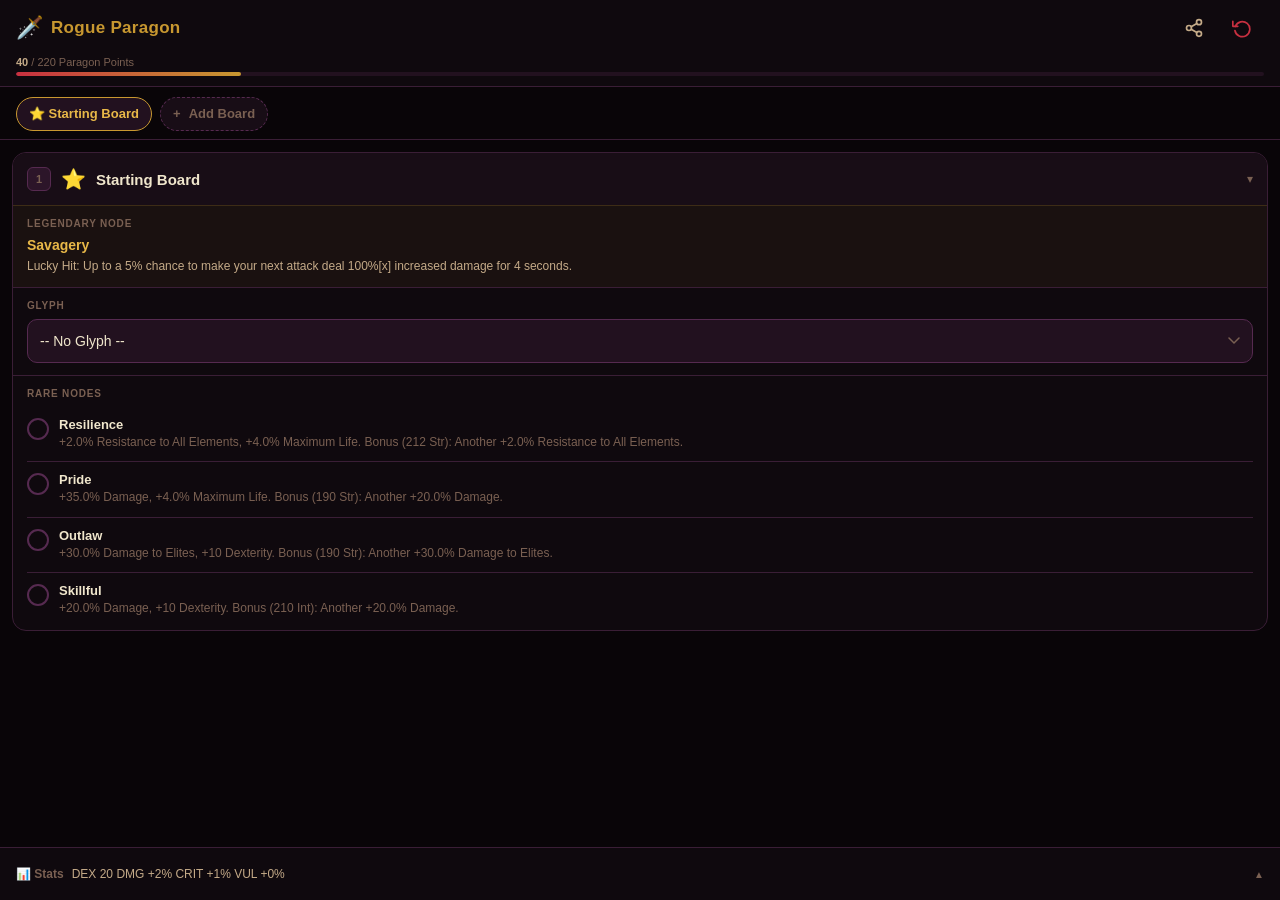
==== commit 1c7bd1e0: "Rebuild as mobile-first card-based build optimizer for iPhone - Remove SVG canvas entirely; replace " ====
--- a/index.html
+++ b/index.html
@@ -2,251 +2,116 @@
 <html lang="en">
 <head>
   <meta charset="UTF-8">
-  <meta name="viewport" content="width=device-width, initial-scale=1.0, maximum-scale=1.0">
-  <title>D4 Rogue Paragon Planner — Vessel of Hatred</title>
+  <meta name="viewport" content="width=device-width, initial-scale=1.0, maximum-scale=1.0, user-scalable=no, viewport-fit=cover">
+  <meta name="apple-mobile-web-app-capable" content="yes">
+  <meta name="apple-mobile-web-app-status-bar-style" content="black-translucent">
+  <title>D4 Rogue Paragon Planner</title>
   <link rel="stylesheet" href="style.css">
 </head>
 <body>
-<div id="app">
 
-  <!-- ── Header ── -->
-  <header id="header">
-    <div class="header-left">
+  <!-- STICKY HEADER -->
+  <header class="app-header">
+    <div class="header-top">
       <div class="logo">
-        <span class="logo-icon">⚔</span>
-        <span class="logo-text">Rogue Paragon Planner</span>
-        <span class="logo-sub">Vessel of Hatred</span>
+        <span class="logo-icon">&#x1F5E1;&#xFE0F;</span>
+        <span class="logo-text">Rogue Paragon</span>
+      </div>
+      <div class="header-actions">
+        <button class="btn-icon" id="btn-share" aria-label="Share / Import">
+          <svg width="20" height="20" viewBox="0 0 24 24" fill="none" stroke="currentColor" stroke-width="2" stroke-linecap="round" stroke-linejoin="round">
+            <circle cx="18" cy="5" r="3"/><circle cx="6" cy="12" r="3"/><circle cx="18" cy="19" r="3"/>
+            <line x1="8.59" y1="13.51" x2="15.42" y2="17.49"/>
+            <line x1="15.41" y1="6.51" x2="8.59" y2="10.49"/>
+          </svg>
+        </button>
+        <button class="btn-icon btn-danger" id="btn-reset" aria-label="Reset">
+          <svg width="20" height="20" viewBox="0 0 24 24" fill="none" stroke="currentColor" stroke-width="2" stroke-linecap="round" stroke-linejoin="round">
+            <polyline points="1 4 1 10 7 10"/>
+            <path d="M3.51 15a9 9 0 1 0 .49-4.94"/>
+          </svg>
+        </button>
       </div>
     </div>
-    <div class="header-center">
-      <div class="paragon-counter">
-        <span class="counter-label">Points Used</span>
-        <span id="points-used" class="counter-value">0</span>
-        <span class="counter-sep">/</span>
-        <span id="points-total" class="counter-value">300</span>
+    <div class="points-bar-wrap">
+      <div class="points-label">
+        <span id="points-used">0</span> / 220 Paragon Points
       </div>
-    </div>
-    <div class="header-right">
-      <button class="btn btn-secondary" id="btn-reset">Reset</button>
-      <button class="btn btn-secondary" id="btn-import">Import</button>
-      <button class="btn btn-primary"   id="btn-export">Export</button>
+      <div class="points-bar-track">
+        <div class="points-bar-fill" id="points-bar-fill"></div>
+      </div>
     </div>
   </header>
 
-  <div id="main-layout">
-
-    <!-- ── Left Sidebar ── -->
-    <aside id="sidebar-left">
-
-      <div class="sidebar-section">
-        <h3 class="sidebar-title">Active Boards</h3>
-        <div id="board-list"></div>
-      </div>
-
-      <div class="sidebar-section">
-        <h3 class="sidebar-title">Selected Board</h3>
-        <div id="info-board-name" class="board-info-name">Starting Board</div>
-        <div class="rotation-row">
-          <span class="info-label">Rotation:</span>
-          <div id="rotation-btns" class="rotation-btns">
-            <button class="rot-btn active" data-rotation="0">0°</button>
-            <button class="rot-btn" data-rotation="90">90°</button>
-            <button class="rot-btn" data-rotation="180">180°</button>
-            <button class="rot-btn" data-rotation="270">270°</button>
-          </div>
-        </div>
-      </div>
-
-      <div class="sidebar-section">
-        <h3 class="sidebar-title">Instructions</h3>
-        <div class="instructions">
-          <p>1. Click nodes to allocate paragon points.</p>
-          <p>2. Reach a <span class="hl-gate">Gate ◈</span> to connect a new board.</p>
-          <p>3. Click the gate to choose which board attaches.</p>
-          <p>4. Rotate boards at 0°/90°/180°/270° to align gates.</p>
-          <p>5. Click a <span class="hl-glyph">Glyph ⬡</span> socket to equip a glyph.</p>
-        </div>
-      </div>
-    </aside>
-
-    <!-- ── Canvas ── -->
-    <main id="canvas-container">
-      <div id="canvas-toolbar">
-        <div class="toolbar-group">
-          <button class="tool-btn" id="btn-zoom-in"  title="Zoom in">+</button>
-          <button class="tool-btn" id="btn-zoom-out" title="Zoom out">−</button>
-          <button class="tool-btn" id="btn-zoom-fit" title="Fit all boards">⊡</button>
-        </div>
-        <span class="toolbar-sep"></span>
-        <span id="zoom-label" class="zoom-label">100%</span>
-      </div>
-
-      <div id="svg-wrapper">
-        <svg id="paragon-canvas" xmlns="http://www.w3.org/2000/svg">
-          <defs>
-            <!-- Glow filters -->
-            <filter id="glow-leg" x="-50%" y="-50%" width="200%" height="200%">
-              <feGaussianBlur stdDeviation="5" result="b"/>
-              <feMerge><feMergeNode in="b"/><feMergeNode in="SourceGraphic"/></feMerge>
-            </filter>
-            <filter id="glow-rare" x="-40%" y="-40%" width="180%" height="180%">
-              <feGaussianBlur stdDeviation="3" result="b"/>
-              <feMerge><feMergeNode in="b"/><feMergeNode in="SourceGraphic"/></feMerge>
-            </filter>
-            <filter id="glow-magic" x="-30%" y="-30%" width="160%" height="160%">
-              <feGaussianBlur stdDeviation="2" result="b"/>
-              <feMerge><feMergeNode in="b"/><feMergeNode in="SourceGraphic"/></feMerge>
-            </filter>
-            <filter id="glow-gate" x="-40%" y="-40%" width="180%" height="180%">
-              <feGaussianBlur stdDeviation="3" result="b"/>
-              <feMerge><feMergeNode in="b"/><feMergeNode in="SourceGraphic"/></feMerge>
-            </filter>
-            <!-- Board background pattern -->
-            <pattern id="board-bg" patternUnits="userSpaceOnUse" width="44" height="44">
-              <rect width="44" height="44" fill="#0e060c"/>
-              <rect x="1" y="1" width="42" height="42" fill="#130a10" stroke="#1c0f18" stroke-width="0.5"/>
-            </pattern>
-          </defs>
-          <g id="canvas-root">
-            <g id="layer-bg"></g>
-            <g id="layer-connectors"></g>
-            <g id="layer-glyph-radius"></g>
-            <g id="layer-connections"></g>
-            <g id="layer-nodes"></g>
-            <g id="layer-labels"></g>
-          </g>
-        </svg>
-      </div>
-
-      <!-- Floating node tooltip -->
-      <div id="tooltip" class="tooltip hidden">
-        <div class="tt-header">
-          <span class="tt-name"></span>
-          <span class="tt-badge"></span>
-        </div>
-        <div class="tt-stat"></div>
-        <div class="tt-effect"></div>
-        <div class="tt-hint"></div>
-      </div>
-    </main>
-
-    <!-- ── Right Sidebar ── -->
-    <aside id="sidebar-right">
-
-      <!-- Stats -->
-      <div class="sidebar-section">
-        <h3 class="sidebar-title">Stats</h3>
-        <div class="stats-panel">
-          <div class="stat-row"><span class="si dex">👣</span><span class="sn">Dexterity</span>    <span id="s-dex" class="sv">0</span></div>
-          <div class="stat-row"><span class="si str">🛡</span><span class="sn">Strength</span>     <span id="s-str" class="sv">0</span></div>
-          <div class="stat-row"><span class="si int">💎</span><span class="sn">Intelligence</span> <span id="s-int" class="sv">0</span></div>
-          <div class="stat-row"><span class="si wil">🌿</span><span class="sn">Willpower</span>    <span id="s-wil" class="sv">0</span></div>
-          <div class="stat-div"></div>
-          <div class="stat-row"><span class="si">❤</span><span class="sn">Max Life</span>          <span id="s-life" class="sv bonus">+0</span></div>
-          <div class="stat-row"><span class="si">🛡</span><span class="sn">Armor</span>             <span id="s-armor" class="sv bonus">+0</span></div>
-          <div class="stat-div"></div>
-          <div class="stat-row"><span class="si">⚔</span><span class="sn">Damage</span>            <span id="s-dmg" class="sv bonus">+0%</span></div>
-          <div class="stat-row"><span class="si">💢</span><span class="sn">Vulnerable Dmg</span>   <span id="s-vuln" class="sv bonus">+0%</span></div>
-          <div class="stat-row"><span class="si">✦</span><span class="sn">Crit Dmg</span>          <span id="s-crit" class="sv bonus">+0%</span></div>
-          <div class="stat-row"><span class="si">☠</span><span class="sn">Poison Dmg</span>        <span id="s-poison" class="sv bonus">+0%</span></div>
-          <div class="stat-row"><span class="si">💣</span><span class="sn">Trap Dmg</span>          <span id="s-trap" class="sv bonus">+0%</span></div>
-        </div>
-      </div>
-
-      <!-- Glyph slot -->
-      <div class="sidebar-section" id="glyph-panel">
-        <h3 class="sidebar-title">Glyph Socket</h3>
-        <div id="glyph-empty-msg" class="dim-msg">Click a Glyph Socket ⬡ on the board to equip a glyph.</div>
-        <div id="glyph-controls" class="hidden">
-          <div class="glyph-board-lbl" id="glyph-board-lbl"></div>
-          <select id="glyph-select" class="glyph-select"></select>
-          <div id="glyph-info-box" class="glyph-info hidden">
-            <div class="gi-name" id="gi-name"></div>
-            <div class="gi-row"><span>Radius:</span><span id="gi-radius" class="gi-val"></span></div>
-            <div class="gi-desc" id="gi-desc"></div>
-            <div class="gi-bonus" id="gi-bonus"></div>
-            <div class="gi-req"   id="gi-req"></div>
-          </div>
-        </div>
-      </div>
-
-      <!-- Active Legendaries -->
-      <div class="sidebar-section">
-        <h3 class="sidebar-title">Legendaries Unlocked</h3>
-        <div id="legendary-list"><div class="dim-msg">Activate a Legendary node to unlock its power.</div></div>
-      </div>
-
-    </aside>
-  </div>
-</div><!-- #app -->
-
-<!-- ═══════════ MODALS ═══════════ -->
-<div id="modal-overlay" class="modal-overlay hidden" role="dialog">
-
-  <!-- Board Selection (gate click) -->
-  <div id="modal-board-select" class="modal hidden">
-    <div class="modal-header">
-      <h2 id="modal-board-title">Choose Board to Attach</h2>
-      <button class="modal-x" data-close="board-select">✕</button>
-    </div>
-    <div class="modal-body">
-      <p class="modal-sub" id="modal-board-sub"></p>
-      <div id="board-choice-list" class="board-choice-list"></div>
+  <!-- BOARD CHIPS STRIP -->
+  <div class="chips-strip" id="chips-strip">
+    <div class="chips-scroll" id="chips-scroll">
+      <!-- chips rendered by JS -->
+      <button class="chip chip-add" id="btn-add-board">
+        <span>+</span>&nbsp;Add Board
+      </button>
     </div>
   </div>
 
-  <!-- Glyph Selection -->
-  <div id="modal-glyph-select" class="modal hidden">
-    <div class="modal-header">
-      <h2>Equip Glyph</h2>
-      <button class="modal-x" data-close="glyph-select">✕</button>
+  <!-- MAIN BOARD CARDS -->
+  <main class="boards-list" id="boards-list">
+    <!-- board cards rendered by JS -->
+  </main>
+
+  <!-- BOTTOM STATS BAR -->
+  <div class="stats-bar" id="stats-bar">
+    <div class="stats-collapsed" id="stats-collapsed">
+      <span class="stats-bar-label">&#x1F4CA; Stats</span>
+      <span class="stats-summary" id="stats-summary"></span>
+      <span class="stats-chevron" id="stats-chevron">&#9650;</span>
     </div>
-    <div class="modal-body">
-      <p class="modal-sub" id="modal-glyph-sub"></p>
-      <button class="btn btn-secondary glyph-none-btn" id="glyph-none-btn">— Remove Glyph —</button>
-      <div id="glyph-choice-list" class="glyph-choice-list"></div>
+    <div class="stats-expanded" id="stats-expanded" hidden>
+      <div class="stats-grid" id="stats-grid"></div>
     </div>
   </div>
 
-  <!-- Export -->
-  <div id="modal-export" class="modal hidden">
-    <div class="modal-header">
-      <h2>Export Build</h2>
-      <button class="modal-x" data-close="export">✕</button>
+  <!-- MODAL OVERLAY -->
+  <div class="modal-overlay" id="modal-overlay" hidden></div>
+
+  <!-- ADD BOARD MODAL (bottom sheet) -->
+  <div class="bottom-sheet" id="sheet-add-board" hidden>
+    <div class="sheet-handle"></div>
+    <div class="sheet-header">
+      <h2 class="sheet-title">Add Board</h2>
+      <button class="btn-icon" id="btn-close-add-board" aria-label="Close">&#x2715;</button>
     </div>
-    <div class="modal-body">
-      <label class="field-lbl">Share Code</label>
-      <div class="row-copy">
-        <input id="share-code" class="code-input" readonly>
-        <button class="btn btn-secondary" id="btn-copy-code">Copy</button>
-      </div>
-      <label class="field-lbl">JSON</label>
-      <textarea id="export-json" class="json-area" readonly></textarea>
-      <button class="btn btn-secondary" id="btn-copy-json">Copy JSON</button>
+    <div class="sheet-body" id="add-board-list">
+      <!-- populated by JS -->
     </div>
   </div>
 
-  <!-- Import -->
-  <div id="modal-import" class="modal hidden">
-    <div class="modal-header">
-      <h2>Import Build</h2>
-      <button class="modal-x" data-close="import">✕</button>
+  <!-- SHARE MODAL (bottom sheet) -->
+  <div class="bottom-sheet" id="sheet-share" hidden>
+    <div class="sheet-handle"></div>
+    <div class="sheet-header">
+      <h2 class="sheet-title">Share / Import</h2>
+      <button class="btn-icon" id="btn-close-share" aria-label="Close">&#x2715;</button>
     </div>
-    <div class="modal-body">
-      <label class="field-lbl">Share Code</label>
-      <div class="row-copy">
-        <input id="import-code" class="code-input" placeholder="Paste code…">
-        <button class="btn btn-primary" id="btn-load-code">Load</button>
-      </div>
-      <label class="field-lbl">Or paste JSON</label>
-      <textarea id="import-json" class="json-area" placeholder="Paste JSON…"></textarea>
-      <button class="btn btn-primary" id="btn-load-json">Import JSON</button>
-      <div id="import-err" class="import-err hidden"></div>
+    <div class="sheet-body">
+      <section class="share-section">
+        <label class="share-label">Your build code</label>
+        <div class="share-row">
+          <input type="text" class="share-input" id="share-code-out" readonly>
+          <button class="btn-copy" id="btn-copy-code">Copy</button>
+        </div>
+        <div class="copy-confirm" id="copy-confirm" hidden>Copied!</div>
+      </section>
+      <section class="share-section">
+        <label class="share-label">Import a build code</label>
+        <div class="share-row">
+          <input type="text" class="share-input" id="share-code-in" placeholder="Paste code here...">
+          <button class="btn-copy" id="btn-load-code">Load</button>
+        </div>
+        <div class="share-error" id="share-error" hidden></div>
+      </section>
     </div>
   </div>
 
-</div><!-- #modal-overlay -->
-
-<script src="app.js"></script>
+  <script src="app.js"></script>
 </body>
 </html>
--- a/style.css
+++ b/style.css
@@ -1,262 +1,756 @@
-/* ═══════════════════════════════════════════
-   D4 Rogue Paragon Planner — Complete Theme
-   ═══════════════════════════════════════════ */
+/* ============================================================
+   D4 Rogue Paragon Planner — Mobile-First CSS
+   Target: iPhone 14 Pro (390px)
+   ============================================================ */
+
+/* --- Design Tokens --- */
 :root {
-  --bg0:   #07040a;
-  --bg1:   #100810;
-  --bg2:   #180c16;
-  --bg3:   #200f1c;
-  --bg4:   #2a1422;
-
-  --bdr0:  #1e0d1a;
-  --bdr1:  #2e1628;
-  --bdr2:  #4a2240;
-  --bdr3:  #7a3060;
-
-  --txt0:  #f0e0b0;
-  --txt1:  #b09070;
-  --txt2:  #705040;
-  --txt3:  #3a2028;
-
-  --red:   #c83030;
-  --red2:  #e04040;
-  --gold:  #c09020;
-  --gold2: #e0b030;
-  --orange:#d05010;
-
-  /* Stat colours */
-  --dex:#3a90d0; --str:#d06030; --int:#9060d0; --wil:#40a870;
-
-  /* Node colours */
-  --nc-normal-f:  #16090e; --nc-normal-s:  #4a2a38; --nc-normal-sa: #9a6070;
-  --nc-magic-f:   #080e20; --nc-magic-s:   #1a3090; --nc-magic-sa:  #3870e0;
-  --nc-rare-f:    #1c1000; --nc-rare-s:    #907000; --nc-rare-sa:   #e0b000;
-  --nc-leg-f:     #3a0a00; --nc-leg-s:     #c03800; --nc-leg-sa:    #ff7020;
-  --nc-glyph-f:   #110828; --nc-glyph-s:   #6633bb; --nc-glyph-sa:  #aa55ff;
-  --nc-gate-f:    #080c1a; --nc-gate-s:    #2a4080; --nc-gate-sa:   #5080d0;
-  --nc-gate-avail:#0a2010; --nc-gate-as:   #208040; --nc-gate-aas:  #40e080;
-  --nc-start-f:   #2a0600; --nc-start-s:   #aa1800; --nc-start-sa:  #ff3020;
-
-  --conn-active:  #c83030;
-  --font: 'Segoe UI','Helvetica Neue',Arial,sans-serif;
-  --serif: Georgia,'Times New Roman',serif;
-}
-
-*,*::before,*::after{box-sizing:border-box;margin:0;padding:0}
-html,body{height:100%;width:100%;overflow:hidden;background:var(--bg0);color:var(--txt0);font-family:var(--font);font-size:14px;line-height:1.4;-webkit-font-smoothing:antialiased}
-
-/* scrollbars */
-::-webkit-scrollbar{width:5px;height:5px}
-::-webkit-scrollbar-track{background:var(--bg1)}
-::-webkit-scrollbar-thumb{background:var(--bdr2);border-radius:3px}
-::-webkit-scrollbar-thumb:hover{background:var(--red)}
-
-/* ── Layout ── */
-#app{display:flex;flex-direction:column;height:100vh;width:100vw}
-
-/* Header */
-#header{
-  display:flex;align-items:center;justify-content:space-between;
-  padding:0 16px;height:50px;flex-shrink:0;
-  background:linear-gradient(180deg,#1c0810 0%,#100608 100%);
-  border-bottom:2px solid var(--bdr2);z-index:20;
-}
-.header-left,.header-right{display:flex;align-items:center;gap:8px}
-.header-center{display:flex;align-items:center}
-.logo{display:flex;align-items:center;gap:8px;user-select:none}
-.logo-icon{font-size:19px;color:var(--red)}
-.logo-text{font-family:var(--serif);font-size:16px;font-weight:bold;letter-spacing:.5px}
-.logo-sub{font-size:10px;color:var(--gold);font-style:italic;letter-spacing:1px;margin-left:4px}
-.paragon-counter{display:flex;align-items:center;gap:4px;padding:4px 12px;background:var(--bg3);border:1px solid var(--bdr1);border-radius:4px}
-.counter-label{font-size:11px;color:var(--txt1);margin-right:6px}
-.counter-value{font-size:14px;font-weight:bold}
-.counter-sep{color:var(--txt2);margin:0 2px}
-
-/* Buttons */
-.btn{padding:5px 13px;border:1px solid transparent;border-radius:4px;font-size:12px;cursor:pointer;transition:.12s ease;white-space:nowrap;font-family:var(--font)}
-.btn-primary{background:linear-gradient(180deg,#962010,#641008);border-color:var(--red);color:var(--txt0)}
-.btn-primary:hover{background:linear-gradient(180deg,#c43010,#961808);box-shadow:0 0 8px rgba(200,48,48,.4)}
-.btn-secondary{background:var(--bg3);border-color:var(--bdr1);color:var(--txt1)}
-.btn-secondary:hover{border-color:var(--bdr2);color:var(--txt0);background:var(--bg4)}
-
-/* Main layout */
-#main-layout{display:flex;flex:1;overflow:hidden;min-height:0}
-
-/* Sidebars */
-aside{width:210px;flex-shrink:0;background:var(--bg2);border-color:var(--bdr1);overflow-y:auto;display:flex;flex-direction:column}
-#sidebar-left{border-right:1px solid var(--bdr1);width:220px}
-#sidebar-right{border-left:1px solid var(--bdr1);width:230px}
-.sidebar-section{padding:11px 12px;border-bottom:1px solid var(--bdr0)}
-.sidebar-title{font-family:var(--serif);font-size:11px;letter-spacing:1.5px;text-transform:uppercase;color:var(--gold);margin-bottom:9px;padding-bottom:5px;border-bottom:1px solid var(--bdr0)}
-
-/* Board list */
-#board-list{display:flex;flex-direction:column;gap:3px}
-.board-item{display:flex;align-items:center;gap:7px;padding:6px 8px;border-radius:4px;cursor:pointer;border:1px solid transparent;transition:.12s ease;position:relative}
-.board-item:hover{background:var(--bg3);border-color:var(--bdr0)}
-.board-item.active{background:rgba(200,48,48,.12);border-color:var(--red)}
-.board-item-dot{width:7px;height:7px;border-radius:50%;border:1px solid var(--bdr2);flex-shrink:0}
-.board-item.active .board-item-dot{background:var(--red);border-color:var(--red)}
-.board-item-name{flex:1;font-size:12px;color:var(--txt1)}
-.board-item.active .board-item-name{color:var(--txt0)}
-.board-item-count{font-size:10px;color:var(--txt2)}
-.board-item-remove{
-  margin-left:auto;width:18px;height:18px;border-radius:3px;border:1px solid transparent;
-  background:none;color:var(--txt3);font-size:12px;cursor:pointer;display:flex;
-  align-items:center;justify-content:center;transition:.1s ease;flex-shrink:0;
-}
-.board-item-remove:hover{background:rgba(200,48,48,.2);border-color:var(--red);color:var(--red2)}
-
-/* Board info */
-.board-info-name{font-size:13px;font-family:var(--serif);color:var(--txt0);margin-bottom:8px}
-.rotation-row{display:flex;align-items:center;gap:6px;flex-wrap:wrap}
-.info-label{font-size:11px;color:var(--txt1);flex-shrink:0}
-.rotation-btns{display:flex;gap:3px}
-.rot-btn{padding:3px 7px;font-size:11px;background:var(--bg1);border:1px solid var(--bdr1);border-radius:3px;color:var(--txt1);cursor:pointer;transition:.1s ease}
-.rot-btn:hover{border-color:var(--bdr2);color:var(--txt0)}
-.rot-btn.active{background:rgba(200,48,48,.2);border-color:var(--red);color:var(--txt0)}
-
-/* Instructions */
-.instructions{display:flex;flex-direction:column;gap:5px}
-.instructions p{font-size:11px;color:var(--txt1);line-height:1.5}
-.hl-gate{color:#5080d0;font-weight:bold}
-.hl-glyph{color:#aa55ff;font-weight:bold}
-
-/* Canvas */
-#canvas-container{flex:1;min-width:0;position:relative;background:var(--bg0);overflow:hidden}
-#canvas-toolbar{
-  position:absolute;top:10px;left:50%;transform:translateX(-50%);
-  display:flex;align-items:center;gap:4px;padding:5px 10px;
-  background:rgba(8,4,12,.92);border:1px solid var(--bdr1);border-radius:8px;z-index:5;
-  backdrop-filter:blur(4px);
-}
-.toolbar-group{display:flex;gap:3px}
-.toolbar-sep{width:1px;height:20px;background:var(--bdr1);margin:0 4px}
-.tool-btn{width:27px;height:27px;display:flex;align-items:center;justify-content:center;background:var(--bg3);border:1px solid var(--bdr1);border-radius:3px;color:var(--txt1);cursor:pointer;font-size:14px;transition:.1s ease}
-.tool-btn:hover{border-color:var(--red);color:var(--txt0)}
-.zoom-label{font-size:11px;color:var(--txt2);min-width:34px;text-align:center}
-
-#svg-wrapper{width:100%;height:100%;cursor:grab;user-select:none}
-#svg-wrapper.dragging{cursor:grabbing}
-#paragon-canvas{width:100%;height:100%}
-
-/* Tooltip */
-.tooltip{
-  position:absolute;z-index:100;pointer-events:none;
-  background:linear-gradient(150deg,#1a0c16,#100810);
-  border:1px solid var(--bdr2);border-radius:8px;
-  padding:9px 11px;min-width:170px;max-width:250px;
-  box-shadow:0 4px 20px rgba(0,0,0,.8),0 0 8px rgba(200,48,48,.15);
-}
-.tooltip.hidden{display:none}
-.tt-header{display:flex;align-items:center;justify-content:space-between;margin-bottom:5px;padding-bottom:5px;border-bottom:1px solid var(--bdr0)}
-.tt-name{font-family:var(--serif);font-size:12px;font-weight:bold}
-.tt-badge{font-size:9px;padding:1px 5px;border-radius:3px}
-.tt-badge.legendary{background:rgba(200,56,0,.3);color:#ff8020;border:1px solid rgba(200,56,0,.5)}
-.tt-badge.rare     {background:rgba(180,140,0,.3);color:#ffd700;border:1px solid rgba(180,140,0,.5)}
-.tt-badge.magic    {background:rgba(26,48,144,.3);color:#80b4ff;border:1px solid rgba(26,48,144,.5)}
-.tt-badge.normal   {background:rgba(80,60,80,.3); color:#a090a0;border:1px solid rgba(80,60,80,.5)}
-.tt-badge.glyph    {background:rgba(102,51,187,.3);color:#bb88ff;border:1px solid rgba(102,51,187,.5)}
-.tt-badge.gate     {background:rgba(40,64,128,.3);color:#8090d0;border:1px solid rgba(40,64,128,.5)}
-.tt-badge.gate-avail{background:rgba(20,80,40,.3);color:#60e0a0;border:1px solid rgba(20,80,40,.5)}
-.tt-badge.start    {background:rgba(160,24,0,.3);color:#ff6040;border:1px solid rgba(160,24,0,.5)}
-.tt-stat{font-size:12px;color:var(--gold2);margin-bottom:3px;font-weight:bold}
-.tt-effect{font-size:11px;color:var(--txt1);line-height:1.5}
-.tt-hint{font-size:10px;color:var(--txt2);font-style:italic;margin-top:5px;padding-top:5px;border-top:1px solid var(--bdr0)}
-
-/* Stats panel */
-.stats-panel{display:flex;flex-direction:column;gap:3px}
-.stat-row{display:flex;align-items:center;gap:7px;padding:3px 5px;border-radius:3px;transition:background .1s}
-.stat-row:hover{background:var(--bg3)}
-.si{width:16px;text-align:center;font-size:12px;flex-shrink:0}
-.si.dex{color:var(--dex)}.si.str{color:var(--str)}.si.int{color:var(--int)}.si.wil{color:var(--wil)}
-.sn{flex:1;font-size:11px;color:var(--txt1)}
-.sv{font-size:12px;font-weight:bold;min-width:38px;text-align:right}
-.sv.bonus{color:#70c870}
-.stat-div{height:1px;background:var(--bdr0);margin:3px 0}
-
-/* Glyph panel */
-.dim-msg{font-size:11px;color:var(--txt2);font-style:italic;line-height:1.5}
-.glyph-board-lbl{font-size:11px;color:var(--txt1);margin-bottom:6px}
-.glyph-select{width:100%;padding:5px 7px;background:var(--bg1);border:1px solid var(--bdr1);border-radius:3px;color:var(--txt0);font-size:12px;cursor:pointer}
-.glyph-select:focus{outline:none;border-color:var(--nc-glyph-sa)}
-.glyph-select option{background:#1a0c16}
-.glyph-info{margin-top:9px;padding:7px;background:rgba(102,51,187,.1);border:1px solid rgba(102,51,187,.3);border-radius:4px}
-.gi-name{font-family:var(--serif);font-size:12px;color:#bb88ff;margin-bottom:4px}
-.gi-row{font-size:11px;color:var(--txt1);margin-bottom:4px}
-.gi-val{color:#bb88ff;font-weight:bold;margin-left:4px}
-.gi-desc{font-size:11px;color:var(--txt1);line-height:1.5;margin-bottom:5px}
-.gi-bonus{font-size:11px;color:var(--gold);padding:3px 6px;background:rgba(180,140,0,.1);border-radius:3px;margin-bottom:4px;line-height:1.4}
-.gi-req{font-size:10px;color:var(--txt2);font-style:italic}
-.gi-req.met{color:#60c860}
-.gi-req.unmet{color:#c84040}
-
-/* Legendary list */
-#legendary-list{display:flex;flex-direction:column;gap:7px}
-.leg-item{padding:7px;background:rgba(192,56,0,.1);border:1px solid rgba(192,56,0,.3);border-radius:4px}
-.leg-name{font-family:var(--serif);font-size:11px;color:#ff8020;margin-bottom:2px}
-.leg-board{font-size:10px;color:var(--txt2);margin-bottom:3px}
-.leg-desc{font-size:11px;color:var(--txt1);line-height:1.4}
-
-/* ── Modals ── */
-.modal-overlay{position:fixed;inset:0;background:rgba(0,0,0,.82);z-index:200;display:flex;align-items:center;justify-content:center;backdrop-filter:blur(4px)}
-.modal-overlay.hidden{display:none}
-.modal{background:linear-gradient(150deg,#1c0c18,#100810);border:1px solid var(--bdr2);border-radius:10px;width:480px;max-width:92vw;max-height:82vh;overflow-y:auto;box-shadow:0 8px 40px rgba(0,0,0,.9),0 0 18px rgba(200,48,48,.18)}
-.modal.hidden{display:none}
-.modal-header{display:flex;align-items:center;justify-content:space-between;padding:13px 17px;border-bottom:1px solid var(--bdr1)}
-.modal-header h2{font-family:var(--serif);font-size:15px;color:var(--txt0)}
-.modal-x{background:none;border:none;color:var(--txt2);font-size:15px;cursor:pointer;padding:3px 7px;border-radius:3px;transition:.1s ease}
-.modal-x:hover{color:var(--red);background:rgba(200,48,48,.1)}
-.modal-body{padding:15px 17px;display:flex;flex-direction:column;gap:12px}
-.modal-sub{font-size:12px;color:var(--txt1);font-style:italic}
-.field-lbl{font-size:10px;color:var(--txt1);letter-spacing:.5px;text-transform:uppercase}
-.row-copy{display:flex;gap:8px}
-.code-input{flex:1;padding:6px 9px;background:var(--bg1);border:1px solid var(--bdr1);border-radius:3px;color:var(--txt0);font-family:monospace;font-size:11px}
-.code-input:focus{outline:none;border-color:var(--red)}
-.json-area{width:100%;height:150px;padding:7px;background:var(--bg1);border:1px solid var(--bdr1);border-radius:3px;color:var(--txt1);font-family:monospace;font-size:10px;resize:vertical}
-.json-area:focus{outline:none;border-color:var(--red)}
-.import-err{padding:7px 9px;background:rgba(200,40,40,.15);border:1px solid rgba(200,40,40,.4);border-radius:3px;color:#ff8080;font-size:11px}
-.import-err.hidden{display:none}
-
-/* Board choice list in modal */
-.board-choice-list{display:grid;grid-template-columns:1fr 1fr;gap:8px}
-.board-choice-btn{
-  padding:10px 12px;background:rgba(200,48,48,.08);border:1px solid rgba(200,48,48,.25);
-  border-radius:6px;color:var(--txt0);cursor:pointer;text-align:left;transition:.12s ease;
-  display:flex;flex-direction:column;gap:3px;
-}
-.board-choice-btn:hover{background:rgba(200,48,48,.18);border-color:var(--red)}
-.bc-name{font-family:var(--serif);font-size:13px}
-.bc-sub{font-size:10px;color:var(--txt1)}
-
-/* Glyph choice list */
-.glyph-choice-list{display:grid;grid-template-columns:1fr 1fr;gap:7px}
-.glyph-none-btn{width:100%}
-.glyph-choice-btn{
-  padding:9px 10px;background:rgba(102,51,187,.08);border:1px solid rgba(102,51,187,.25);
-  border-radius:5px;color:var(--txt0);cursor:pointer;text-align:left;transition:.12s ease;
-  display:flex;flex-direction:column;gap:2px;
-}
-.glyph-choice-btn:hover{background:rgba(102,51,187,.2);border-color:var(--nc-glyph-sa)}
-.glyph-choice-btn.equipped{border-color:var(--nc-glyph-sa);background:rgba(102,51,187,.22)}
-.gc-name{font-size:12px;color:#bb88ff;font-family:var(--serif)}
-.gc-radius{font-size:10px;color:var(--txt1)}
-.gc-desc{font-size:10px;color:var(--txt2);line-height:1.4;margin-top:2px}
-
-/* Gate direction label on SVG nodes */
-.gate-dir-label{pointer-events:none;dominant-baseline:central;text-anchor:middle;font-size:9px;font-weight:bold;letter-spacing:.5px;fill:#5080d0}
-.gate-conn-label{pointer-events:none;font-size:8px;fill:#60c860;text-anchor:middle;dominant-baseline:auto}
-
-/* Board label */
-.board-label-svg{font-family:var(--serif);font-size:13px;fill:var(--txt1);text-anchor:middle;pointer-events:none;dominant-baseline:auto}
-
-/* Glyph radius */
-.glyph-radius-ring{pointer-events:none;fill:rgba(102,51,187,.05);stroke:#7744cc;stroke-width:1;stroke-dasharray:4,3;opacity:.7}
-
-/* Responsive */
-@media(max-width:900px){#sidebar-left{width:180px}#sidebar-right{width:200px}}
-@media(max-width:680px){#sidebar-left{display:none}.logo-sub{display:none}}
-@media(max-width:480px){#sidebar-right{display:none}}
-
-/* Active connection pulse */
-@keyframes conn-pulse{0%,100%{opacity:.7}50%{opacity:1}}
-.conn-active-line{animation:conn-pulse 1.5s ease-in-out infinite}
+  --bg0: #090508;
+  --bg1: #0f090e;
+  --bg2: #180d16;
+  --bg3: #22111f;
+  --bg4: #2c1529;
+  --bdr:  #3a1e36;
+  --bdr2: #562a50;
+  --txt0: #f0e6cc;
+  --txt1: #c4aa88;
+  --txt2: #7a6052;
+  --red:  #c83040;
+  --redlt:#e04050;
+  --gold: #c89830;
+  --goldlt: #e8b848;
+  --blue: #4888c0;
+  --purple: #8848c8;
+
+  --header-h: 88px;
+  --chips-h:  52px;
+  --stats-h:  52px;
+  --sheet-radius: 20px;
+  --transition: 0.28s cubic-bezier(0.32, 0.72, 0, 1);
+}
+
+/* --- Reset & Base --- */
+*, *::before, *::after {
+  box-sizing: border-box;
+  margin: 0;
+  padding: 0;
+  -webkit-tap-highlight-color: transparent;
+}
+
+html {
+  font-size: 16px;
+  -webkit-text-size-adjust: 100%;
+}
+
+body {
+  font-family: -apple-system, BlinkMacSystemFont, "SF Pro Text", "Segoe UI",
+               Roboto, Helvetica, Arial, sans-serif;
+  background: var(--bg0);
+  color: var(--txt0);
+  overscroll-behavior: none;
+  -webkit-overflow-scrolling: touch;
+  padding-top: calc(var(--header-h) + var(--chips-h) + env(safe-area-inset-top));
+  padding-bottom: calc(var(--stats-h) + env(safe-area-inset-bottom) + 8px);
+  min-height: 100dvh;
+}
+
+button {
+  border: none;
+  background: none;
+  cursor: pointer;
+  font-family: inherit;
+  font-size: inherit;
+  color: inherit;
+}
+
+input {
+  font-family: inherit;
+}
+
+/* --- Sticky Header --- */
+.app-header {
+  position: fixed;
+  top: 0;
+  left: 0;
+  right: 0;
+  z-index: 100;
+  background: var(--bg1);
+  border-bottom: 1px solid var(--bdr);
+  padding-top: env(safe-area-inset-top);
+}
+
+.header-top {
+  display: flex;
+  align-items: center;
+  justify-content: space-between;
+  padding: 0 16px;
+  height: 56px;
+}
+
+.logo {
+  display: flex;
+  align-items: center;
+  gap: 8px;
+}
+
+.logo-icon {
+  font-size: 22px;
+  line-height: 1;
+}
+
+.logo-text {
+  font-size: 17px;
+  font-weight: 700;
+  color: var(--gold);
+  letter-spacing: 0.3px;
+}
+
+.header-actions {
+  display: flex;
+  gap: 4px;
+}
+
+.btn-icon {
+  display: flex;
+  align-items: center;
+  justify-content: center;
+  width: 44px;
+  height: 44px;
+  border-radius: 10px;
+  color: var(--txt1);
+  background: transparent;
+  transition: background 0.15s, color 0.15s;
+}
+
+.btn-icon:active {
+  background: var(--bg3);
+}
+
+.btn-icon.btn-danger {
+  color: var(--red);
+}
+
+.btn-icon.btn-danger:active {
+  background: rgba(200, 48, 64, 0.15);
+}
+
+/* Points bar */
+.points-bar-wrap {
+  padding: 0 16px 10px;
+}
+
+.points-label {
+  font-size: 11px;
+  color: var(--txt2);
+  margin-bottom: 4px;
+}
+
+.points-label span {
+  color: var(--txt1);
+  font-weight: 600;
+}
+
+.points-bar-track {
+  height: 4px;
+  background: var(--bg3);
+  border-radius: 2px;
+  overflow: hidden;
+}
+
+.points-bar-fill {
+  height: 100%;
+  background: linear-gradient(90deg, var(--red), var(--gold));
+  border-radius: 2px;
+  width: 0%;
+  transition: width 0.4s ease;
+}
+
+/* --- Chips Strip --- */
+.chips-strip {
+  position: fixed;
+  top: calc(var(--header-h) + env(safe-area-inset-top));
+  left: 0;
+  right: 0;
+  z-index: 99;
+  background: var(--bg0);
+  border-bottom: 1px solid var(--bdr);
+  height: var(--chips-h);
+  display: flex;
+  align-items: center;
+}
+
+.chips-scroll {
+  display: flex;
+  align-items: center;
+  gap: 8px;
+  overflow-x: auto;
+  padding: 0 16px;
+  -webkit-overflow-scrolling: touch;
+  scrollbar-width: none;
+  height: 100%;
+  width: 100%;
+}
+
+.chips-scroll::-webkit-scrollbar {
+  display: none;
+}
+
+.chip {
+  display: inline-flex;
+  align-items: center;
+  gap: 5px;
+  height: 34px;
+  padding: 0 12px;
+  border-radius: 17px;
+  font-size: 13px;
+  font-weight: 600;
+  white-space: nowrap;
+  border: 1.5px solid var(--bdr2);
+  background: var(--bg2);
+  color: var(--txt1);
+  flex-shrink: 0;
+  transition: background 0.15s, border-color 0.15s;
+}
+
+.chip:active {
+  background: var(--bg3);
+}
+
+.chip.chip-active {
+  background: var(--bg3);
+  border-color: var(--gold);
+  color: var(--goldlt);
+}
+
+.chip.chip-add {
+  border-style: dashed;
+  border-color: var(--bdr2);
+  color: var(--txt2);
+}
+
+.chip.chip-add:active {
+  color: var(--txt1);
+  border-color: var(--txt2);
+}
+
+/* --- Board Cards --- */
+.boards-list {
+  padding: 12px 0 8px;
+  display: flex;
+  flex-direction: column;
+  gap: 10px;
+}
+
+.board-card {
+  margin: 0 12px;
+  background: var(--bg1);
+  border: 1px solid var(--bdr);
+  border-radius: 14px;
+  overflow: hidden;
+}
+
+/* Card header row */
+.card-header {
+  display: flex;
+  align-items: center;
+  gap: 10px;
+  padding: 0 14px;
+  min-height: 52px;
+  background: var(--bg2);
+  cursor: pointer;
+  user-select: none;
+}
+
+.card-badge {
+  width: 24px;
+  height: 24px;
+  border-radius: 6px;
+  background: var(--bg4);
+  border: 1px solid var(--bdr2);
+  display: flex;
+  align-items: center;
+  justify-content: center;
+  font-size: 11px;
+  font-weight: 700;
+  color: var(--txt2);
+  flex-shrink: 0;
+}
+
+.card-icon {
+  font-size: 20px;
+  line-height: 1;
+  flex-shrink: 0;
+}
+
+.card-title {
+  flex: 1;
+  font-size: 15px;
+  font-weight: 700;
+  color: var(--txt0);
+  white-space: nowrap;
+  overflow: hidden;
+  text-overflow: ellipsis;
+}
+
+.card-chevron {
+  color: var(--txt2);
+  font-size: 12px;
+  flex-shrink: 0;
+  transition: transform 0.25s ease;
+}
+
+.board-card.collapsed .card-chevron {
+  transform: rotate(-90deg);
+}
+
+/* Card body */
+.card-body {
+  padding: 0;
+  overflow: hidden;
+  transition: max-height 0.3s ease;
+  max-height: 2000px;
+}
+
+.board-card.collapsed .card-body {
+  max-height: 0;
+}
+
+/* Sections inside card */
+.card-section {
+  border-top: 1px solid var(--bdr);
+  padding: 12px 14px;
+}
+
+.section-label {
+  font-size: 10px;
+  font-weight: 700;
+  letter-spacing: 0.8px;
+  text-transform: uppercase;
+  color: var(--txt2);
+  margin-bottom: 8px;
+}
+
+/* Legendary section */
+.legendary-section {
+  background: rgba(200, 152, 48, 0.06);
+  border-top: 1px solid rgba(200, 152, 48, 0.2);
+}
+
+.legendary-name {
+  font-size: 14px;
+  font-weight: 700;
+  color: var(--goldlt);
+  margin-bottom: 4px;
+}
+
+.legendary-desc {
+  font-size: 12px;
+  color: var(--txt1);
+  line-height: 1.5;
+}
+
+/* Glyph section */
+.glyph-select {
+  width: 100%;
+  height: 44px;
+  background: var(--bg3);
+  border: 1px solid var(--bdr2);
+  border-radius: 10px;
+  color: var(--txt0);
+  font-size: 14px;
+  padding: 0 12px;
+  appearance: none;
+  -webkit-appearance: none;
+  background-image: url("data:image/svg+xml,%3Csvg xmlns='http://www.w3.org/2000/svg' width='12' height='8' viewBox='0 0 12 8'%3E%3Cpath d='M1 1l5 5 5-5' stroke='%237a6052' stroke-width='1.5' fill='none' stroke-linecap='round'/%3E%3C/svg%3E");
+  background-repeat: no-repeat;
+  background-position: right 12px center;
+  cursor: pointer;
+}
+
+.glyph-select:focus {
+  outline: none;
+  border-color: var(--blue);
+}
+
+.glyph-info {
+  margin-top: 8px;
+  padding: 10px 12px;
+  background: var(--bg2);
+  border-radius: 8px;
+  border: 1px solid var(--bdr);
+}
+
+.glyph-info-desc {
+  font-size: 12px;
+  color: var(--txt1);
+  line-height: 1.5;
+  margin-bottom: 6px;
+}
+
+.glyph-info-bonus {
+  font-size: 12px;
+  color: var(--blue);
+  line-height: 1.5;
+}
+
+/* Rare nodes section */
+.rare-node-row {
+  display: flex;
+  align-items: flex-start;
+  gap: 10px;
+  padding: 10px 0;
+  border-bottom: 1px solid var(--bdr);
+  cursor: pointer;
+  min-height: 44px;
+  transition: background 0.12s;
+}
+
+.rare-node-row:last-child {
+  border-bottom: none;
+  padding-bottom: 0;
+}
+
+.rare-node-row:first-child {
+  padding-top: 0;
+}
+
+.rare-check {
+  width: 22px;
+  height: 22px;
+  border-radius: 50%;
+  border: 2px solid var(--bdr2);
+  flex-shrink: 0;
+  margin-top: 1px;
+  display: flex;
+  align-items: center;
+  justify-content: center;
+  transition: background 0.15s, border-color 0.15s;
+}
+
+.rare-node-row.active .rare-check {
+  background: var(--red);
+  border-color: var(--redlt);
+}
+
+.rare-check-mark {
+  display: none;
+  color: #fff;
+  font-size: 13px;
+  font-weight: 700;
+  line-height: 1;
+}
+
+.rare-node-row.active .rare-check-mark {
+  display: block;
+}
+
+.rare-node-text {
+  flex: 1;
+}
+
+.rare-node-name {
+  font-size: 13px;
+  font-weight: 700;
+  color: var(--txt0);
+  margin-bottom: 2px;
+  transition: color 0.15s;
+}
+
+.rare-node-row.active .rare-node-name {
+  color: var(--redlt);
+}
+
+.rare-node-desc {
+  font-size: 12px;
+  color: var(--txt2);
+  line-height: 1.45;
+}
+
+/* --- Stats Bar (fixed bottom) --- */
+.stats-bar {
+  position: fixed;
+  bottom: 0;
+  left: 0;
+  right: 0;
+  z-index: 100;
+  background: var(--bg1);
+  border-top: 1px solid var(--bdr);
+  padding-bottom: env(safe-area-inset-bottom);
+  cursor: pointer;
+  user-select: none;
+}
+
+.stats-collapsed {
+  display: flex;
+  align-items: center;
+  gap: 8px;
+  padding: 0 16px;
+  height: var(--stats-h);
+}
+
+.stats-bar-label {
+  font-size: 12px;
+  font-weight: 700;
+  color: var(--txt2);
+  flex-shrink: 0;
+}
+
+.stats-summary {
+  flex: 1;
+  font-size: 12px;
+  color: var(--txt1);
+  white-space: nowrap;
+  overflow: hidden;
+  text-overflow: ellipsis;
+}
+
+.stats-chevron {
+  color: var(--txt2);
+  font-size: 10px;
+  flex-shrink: 0;
+  transition: transform 0.25s ease;
+}
+
+.stats-bar.expanded .stats-chevron {
+  transform: rotate(180deg);
+}
+
+.stats-expanded {
+  padding: 12px 16px 8px;
+  border-top: 1px solid var(--bdr);
+}
+
+.stats-grid {
+  display: grid;
+  grid-template-columns: 1fr 1fr;
+  gap: 8px 16px;
+}
+
+.stat-item {
+  display: flex;
+  justify-content: space-between;
+  align-items: baseline;
+  gap: 6px;
+}
+
+.stat-item-name {
+  font-size: 12px;
+  color: var(--txt2);
+  text-transform: uppercase;
+  font-weight: 600;
+  letter-spacing: 0.4px;
+}
+
+.stat-item-value {
+  font-size: 13px;
+  font-weight: 700;
+  color: var(--txt0);
+}
+
+/* --- Modal Overlay --- */
+.modal-overlay {
+  position: fixed;
+  inset: 0;
+  z-index: 200;
+  background: rgba(0, 0, 0, 0.65);
+  backdrop-filter: blur(2px);
+  -webkit-backdrop-filter: blur(2px);
+  animation: fade-in 0.2s ease;
+}
+
+@keyframes fade-in {
+  from { opacity: 0; }
+  to   { opacity: 1; }
+}
+
+/* --- Bottom Sheet --- */
+.bottom-sheet {
+  position: fixed;
+  bottom: 0;
+  left: 0;
+  right: 0;
+  z-index: 201;
+  background: var(--bg2);
+  border-radius: var(--sheet-radius) var(--sheet-radius) 0 0;
+  border-top: 1px solid var(--bdr2);
+  padding-bottom: env(safe-area-inset-bottom);
+  max-height: 85dvh;
+  display: flex;
+  flex-direction: column;
+  transform: translateY(0);
+  animation: slide-up var(--transition);
+}
+
+@keyframes slide-up {
+  from { transform: translateY(100%); }
+  to   { transform: translateY(0); }
+}
+
+.sheet-handle {
+  width: 36px;
+  height: 4px;
+  border-radius: 2px;
+  background: var(--bdr2);
+  margin: 10px auto 0;
+  flex-shrink: 0;
+}
+
+.sheet-header {
+  display: flex;
+  align-items: center;
+  justify-content: space-between;
+  padding: 12px 16px 8px;
+  flex-shrink: 0;
+  border-bottom: 1px solid var(--bdr);
+}
+
+.sheet-title {
+  font-size: 17px;
+  font-weight: 700;
+  color: var(--txt0);
+}
+
+.sheet-body {
+  overflow-y: auto;
+  -webkit-overflow-scrolling: touch;
+  padding: 8px 0;
+  flex: 1;
+}
+
+/* Add Board list */
+.add-board-row {
+  display: flex;
+  align-items: center;
+  gap: 12px;
+  padding: 0 16px;
+  min-height: 56px;
+  border-bottom: 1px solid var(--bdr);
+  cursor: pointer;
+  transition: background 0.12s;
+}
+
+.add-board-row:last-child {
+  border-bottom: none;
+}
+
+.add-board-row:active {
+  background: var(--bg3);
+}
+
+.add-board-row.already-added {
+  opacity: 0.35;
+  cursor: not-allowed;
+  pointer-events: none;
+}
+
+.add-board-icon {
+  font-size: 22px;
+  line-height: 1;
+  flex-shrink: 0;
+}
+
+.add-board-info {
+  flex: 1;
+}
+
+.add-board-name {
+  font-size: 14px;
+  font-weight: 700;
+  color: var(--txt0);
+}
+
+.add-board-legendary {
+  font-size: 12px;
+  color: var(--gold);
+  margin-top: 1px;
+}
+
+.add-board-check {
+  color: var(--txt2);
+  font-size: 13px;
+  flex-shrink: 0;
+}
+
+/* Share sheet */
+.share-section {
+  padding: 12px 16px;
+  border-bottom: 1px solid var(--bdr);
+}
+
+.share-section:last-child {
+  border-bottom: none;
+}
+
+.share-label {
+  display: block;
+  font-size: 11px;
+  font-weight: 700;
+  letter-spacing: 0.6px;
+  text-transform: uppercase;
+  color: var(--txt2);
+  margin-bottom: 8px;
+}
+
+.share-row {
+  display: flex;
+  gap: 8px;
+  align-items: center;
+}
+
+.share-input {
+  flex: 1;
+  height: 44px;
+  background: var(--bg3);
+  border: 1px solid var(--bdr2);
+  border-radius: 10px;
+  color: var(--txt0);
+  font-size: 13px;
+  padding: 0 12px;
+  min-width: 0;
+}
+
+.share-input:focus {
+  outline: none;
+  border-color: var(--blue);
+}
+
+.share-input::placeholder {
+  color: var(--txt2);
+}
+
+.btn-copy {
+  height: 44px;
+  padding: 0 16px;
+  background: var(--bg4);
+  border: 1px solid var(--bdr2);
+  border-radius: 10px;
+  color: var(--txt1);
+  font-size: 14px;
+  font-weight: 600;
+  white-space: nowrap;
+  flex-shrink: 0;
+  transition: background 0.15s;
+}
+
+.btn-copy:active {
+  background: var(--bdr2);
+}
+
+.copy-confirm {
+  margin-top: 6px;
+  font-size: 12px;
+  color: #4caf50;
+  font-weight: 600;
+}
+
+.share-error {
+  margin-top: 6px;
+  font-size: 12px;
+  color: var(--redlt);
+  font-weight: 600;
+}
+
+/* --- Utility: hidden --- */
+[hidden] {
+  display: none !important;
+}
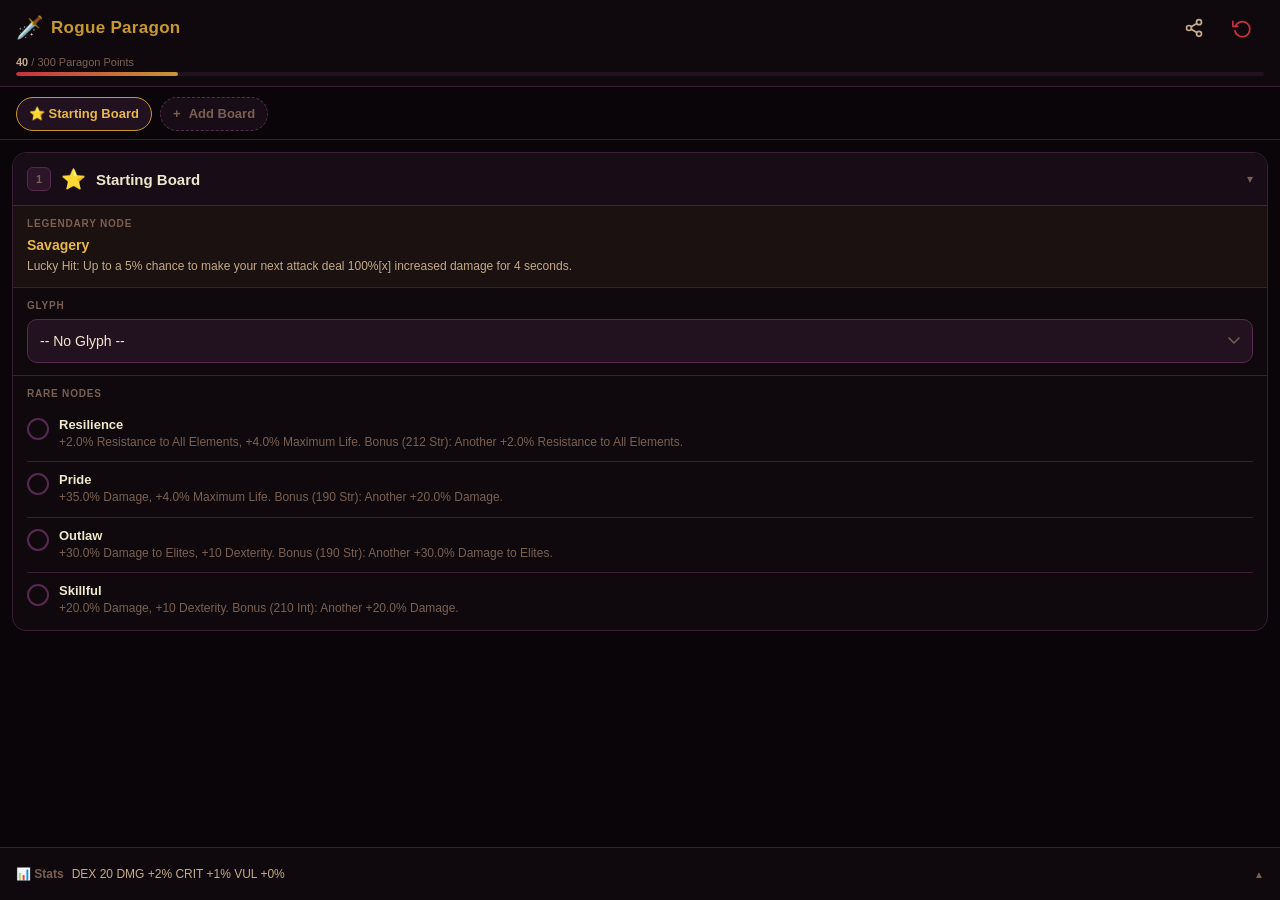
==== commit 88fc892e: "Update paragon mechanics to Season 6 standards - Max 5 boards (Season 6 limit), enforced in addBoard" ====
--- a/index.html
+++ b/index.html
@@ -35,7 +35,7 @@
     </div>
     <div class="points-bar-wrap">
       <div class="points-label">
-        <span id="points-used">0</span> / 220 Paragon Points
+        <span id="points-used">0</span> / 300 Paragon Points
       </div>
       <div class="points-bar-track">
         <div class="points-bar-fill" id="points-bar-fill"></div>
--- a/style.css
+++ b/style.css
@@ -750,6 +750,68 @@
   font-weight: 600;
 }
 
+/* Glyph level stepper */
+.glyph-level-row {
+  display: flex;
+  align-items: center;
+  gap: 8px;
+  margin-top: 8px;
+}
+
+.glyph-level-label {
+  font-size: 12px;
+  color: var(--txt2);
+  font-weight: 600;
+  text-transform: uppercase;
+  letter-spacing: 0.5px;
+  flex-shrink: 0;
+}
+
+.glyph-lvl-btn {
+  width: 36px;
+  height: 36px;
+  background: var(--bg3);
+  border: 1px solid var(--bdr2);
+  border-radius: 8px;
+  color: var(--txt1);
+  font-size: 18px;
+  line-height: 1;
+  flex-shrink: 0;
+  touch-action: none;
+  user-select: none;
+}
+
+.glyph-lvl-btn:active {
+  background: var(--bdr2);
+}
+
+.glyph-lvl-val {
+  font-size: 18px;
+  font-weight: 700;
+  color: var(--txt0);
+  min-width: 36px;
+  text-align: center;
+  flex-shrink: 0;
+}
+
+.glyph-radius-badge {
+  font-size: 12px;
+  font-weight: 700;
+  color: var(--blue);
+  background: rgba(72, 136, 192, 0.15);
+  border: 1px solid rgba(72, 136, 192, 0.35);
+  border-radius: 6px;
+  padding: 3px 8px;
+  flex-shrink: 0;
+  letter-spacing: 0.3px;
+}
+
+.glyph-radius-badge.legendary {
+  color: var(--goldlt);
+  background: rgba(200, 152, 48, 0.15);
+  border-color: rgba(200, 152, 48, 0.4);
+}
+
 /* --- Utility: hidden --- */
 [hidden] {
   display: none !important;
